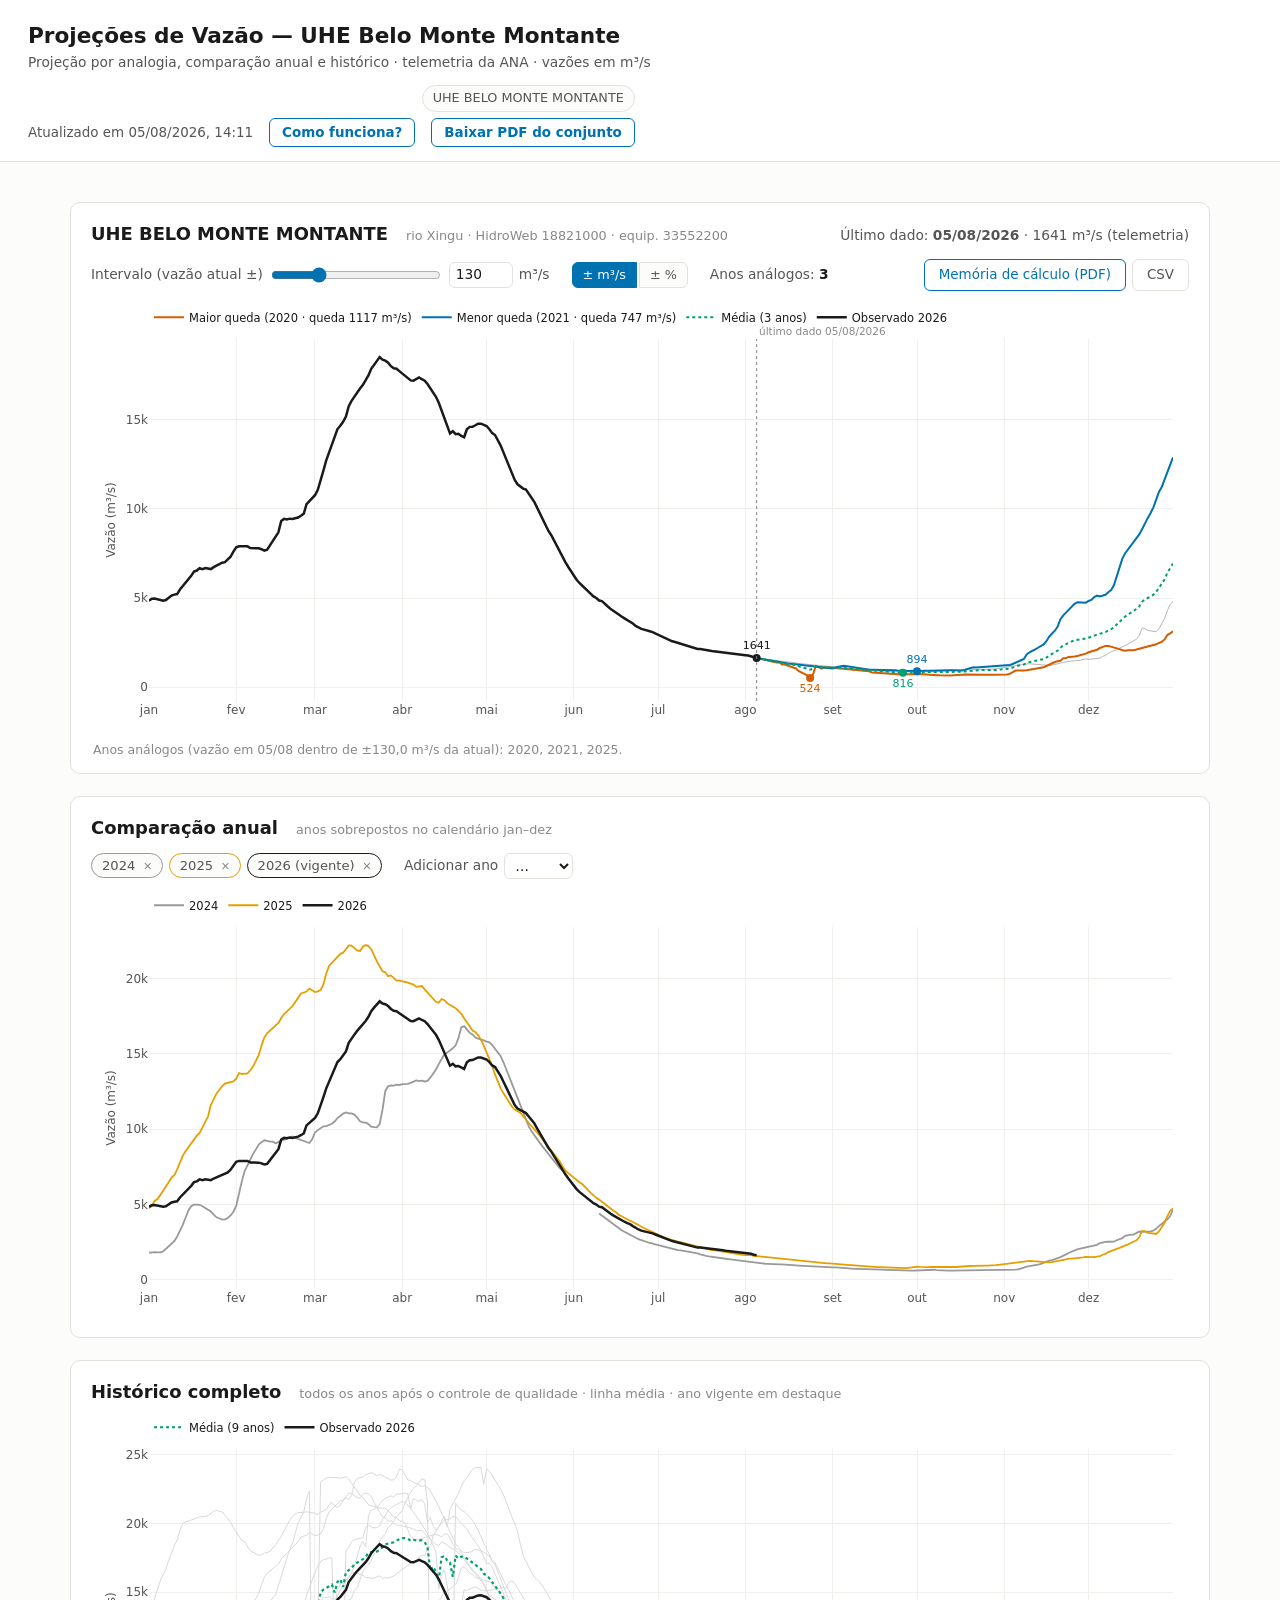
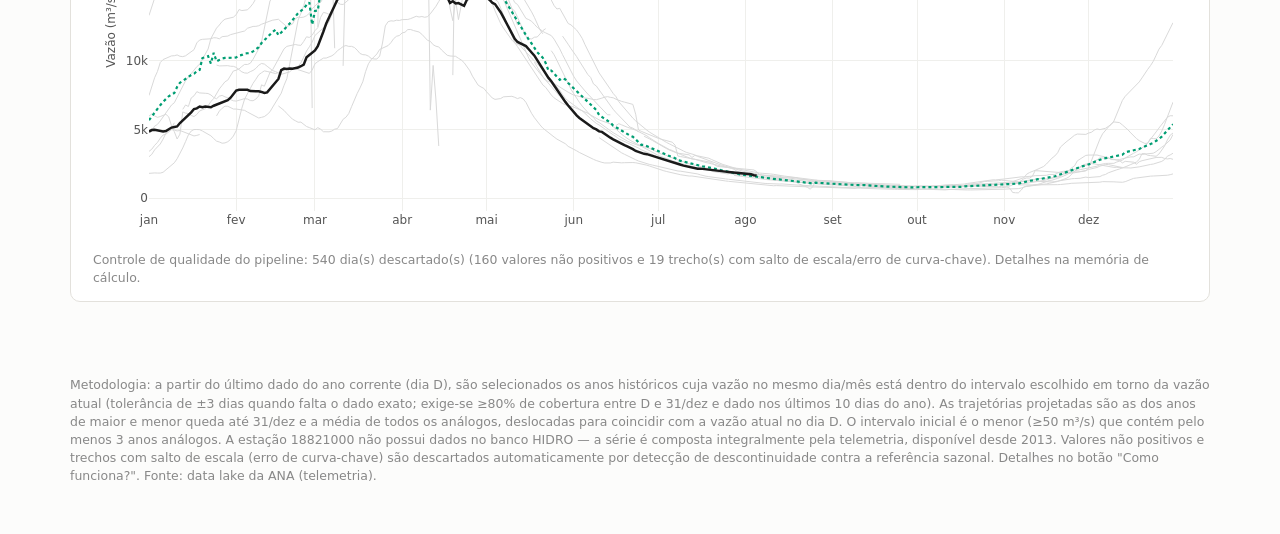
==== docs/index.html @ f5a176d0 "Analogia por vazão + comparação anual + histórico com média e QC de curva-chave - Variável do projet" ====
<!DOCTYPE html>
<html lang="pt-BR">
<head>
  <meta charset="utf-8">
  <meta name="viewport" content="width=device-width, initial-scale=1">
  <title>Projeções de Vazão — UHE Belo Monte Montante</title>
  <link rel="stylesheet" href="css/estilo.css?v=2">
  <script src="vendor/plotly.min.js"></script>
</head>
<body>
  <header class="topo">
    <div>
      <h1>Projeções de Vazão — UHE Belo Monte Montante</h1>
      <p class="subtitulo">Projeção por analogia, comparação anual e histórico · telemetria da ANA · vazões em m³/s</p>
    </div>
    <div class="topo-acoes">
      <nav id="nav-estacoes" class="nav-estacoes"></nav>
      <div class="topo-meta">
        <span id="carimbo">Carregando…</span>
        <button id="btn-ajuda" type="button" title="Como as projeções são calculadas">Como funciona?</button>
        <button id="btn-pdf-conjunto" type="button" disabled
                title="PDF com o gráfico exatamente como está na tela (intervalos ajustados)">Baixar PDF do conjunto</button>
      </div>
    </div>
  </header>

  <main id="conteudo"></main>

  <dialog id="ajuda">
    <div class="ajuda-cabecalho">
      <h2>Como as projeções são calculadas</h2>
      <button id="btn-fechar-ajuda" type="button" aria-label="Fechar">✕</button>
    </div>
    <div class="ajuda-corpo">
      <h3>A ideia em uma frase</h3>
      <p>Olhamos como a vazão do rio se comportou, <strong>em anos passados parecidos com o atual</strong>,
      daqui até o fim do ano — e mostramos o pior caso, o melhor caso e o caso médio.</p>

      <h3>Passo a passo</h3>
      <ol>
        <li><strong>Onde estamos hoje.</strong> A linha preta é a vazão observada no ano atual,
        até o último dado disponível (o ponto preto com o valor, marcado pela linha vertical
        pontilhada).</li>
        <li><strong>Procurar anos parecidos.</strong> Voltamos ao histórico e perguntamos: em
        que anos, <em>neste mesmo dia do calendário</em>, o rio estava com vazão próxima da
        atual? "Próxima" significa dentro do <strong>Intervalo</strong> que você controla —
        por exemplo, ±50 m³/s quer dizer até 50 m³/s acima ou abaixo da vazão atual. Esses são os
        <strong>anos análogos</strong> (listados abaixo de cada gráfico).</li>
        <li><strong>Ver o que aconteceu depois.</strong> Para cada ano análogo, pegamos a
        trajetória da vazão daquele dia até 31/dez e medimos a queda até o mínimo. Essas
        trajetórias aparecem em cinza-claro, deslocadas para começar exatamente na vazão atual
        — assim todas partem do mesmo ponto e ficam comparáveis.</li>
        <li><strong>As três curvas.</strong>
          <span class="cor-maior">■</span> <strong>Maior queda</strong>: o ano análogo em que o
          rio mais desceu (cenário mais severo).
          <span class="cor-menor">■</span> <strong>Menor queda</strong>: o ano em que menos
          desceu (cenário mais favorável).
          <span class="cor-media">■</span> <strong>Média</strong> (pontilhada): a média, dia a
          dia, de todos os anos análogos. Os pontos coloridos marcam o mínimo de cada curva,
          com o valor em m³/s.</li>
      </ol>

      <h3>O Intervalo — e por que ele importa</h3>
      <p>Intervalo pequeno = anos muito parecidos com o atual, porém poucos; intervalo grande =
      mais anos, porém menos parecidos. O gráfico abre com o menor intervalo (a partir de
      ±50 m³/s) que garante <strong>pelo menos 3 anos análogos</strong>. Você pode ajustá-lo em
      m³/s ou em % da vazão atual — ao trocar a unidade, o valor é convertido, sem mudar a seleção.
      Mexa no controle e veja a sensibilidade: o número de anos análogos e as curvas se
      atualizam na hora.</p>

      <h3>Cuidados com a qualidade dos dados</h3>
      <ul>
        <li>Se um ano não tem medição exatamente naquele dia, usamos o dado mais próximo em até
        3 dias.</li>
        <li>Anos com muitas falhas depois do dia de referência ficam de fora: exigimos pelo
        menos 80% dos dias com dado até 31/dez e alguma medição nos últimos 10 dias do ano.</li>
        <li>Cada dia usa a melhor fonte disponível: dado consistido do HIDRO &gt; dado bruto &gt;
        telemetria. Esta estação não possui dados no HIDRO — a série é 100% telemetria
        (desde 2013).</li>
        <li><strong>Controle de qualidade automático:</strong> valores não positivos e trechos
        com salto de escala (erro de curva-chave — ex.: 2018 inteiro ~85× acima do padrão)
        são detectados por descontinuidade e descartados. Secas extremas reais, que evoluem
        de forma contínua, são preservadas. Os trechos descartados estão listados na memória
        de cálculo.</li>
      </ul>

      <h3>Como ler (e como não ler)</h3>
      <p>Isto <strong>não é uma previsão meteorológica</strong>: é uma projeção por analogia —
      "se este ano se comportar como os anos parecidos, a vazão deve ficar entre a curva laranja
      e a azul, com a pontilhada como referência central". Chuvas fora do padrão histórico podem
      levar o rio para fora dessa faixa. Atenção ao universo: esta estação tem dados
      (telemetria) apenas desde 2013, portanto os anos análogos vêm de um histórico
      de pouco mais de uma década.</p>

      <h3>Os outros dois gráficos</h3>
      <p><strong>Comparação anual</strong>: sobrepõe os anos escolhidos no calendário jan–dez
      (por padrão os três últimos); adicione ou remova anos livremente. <strong>Histórico
      completo</strong>: todos os anos após o controle de qualidade em cinza, a média dia a dia
      em verde pontilhado e o ano vigente em preto.</p>

      <h3>Exportações</h3>
      <p>O PDF do conjunto, a memória de cálculo (PDF) e o CSV são gerados na hora, refletindo
      exatamente o que está na tela — incluindo o intervalo que você ajustou. A memória de
      cálculo lista todos os anos candidatos com o motivo de cada inclusão ou exclusão, para
      auditoria completa.</p>
    </div>
  </dialog>

  <footer class="rodape">
    <p>Metodologia: a partir do último dado do ano corrente (dia D), são selecionados os anos
    históricos cuja vazão no mesmo dia/mês está dentro do intervalo escolhido em torno da
    vazão atual (tolerância de ±3 dias quando falta o dado exato; exige-se ≥80% de cobertura
    entre D e 31/dez e dado nos últimos 10 dias do ano). As trajetórias projetadas são as dos
    anos de maior e menor queda até 31/dez e a média de todos os análogos, deslocadas para
    coincidir com a vazão atual no dia D. O intervalo inicial é o menor (≥50 m³/s) que contém
    pelo menos 3 anos análogos. A estação 18821000 não possui dados no banco HIDRO — a série
    é composta integralmente pela telemetria, disponível desde 2013. Valores não positivos e
    trechos com salto de escala (erro de curva-chave) são descartados automaticamente por
    detecção de descontinuidade contra a referência sazonal.
    Detalhes no botão "Como funciona?".
    Fonte: data lake da ANA (telemetria).</p>
  </footer>

  <script src="vendor/jspdf.umd.min.js"></script>
  <script src="vendor/jspdf.plugin.autotable.min.js"></script>
  <script src="js/analogia.js?v=2"></script>
  <script src="js/grafico.js?v=2"></script>
  <script src="js/graficos_extras.js?v=2"></script>
  <script src="js/exportar_pdf.js?v=2"></script>
  <script src="js/principal.js?v=2"></script>
</body>
</html>
---- docs/css/estilo.css ----
:root {
  --tinta: #1a1a1a;
  --tinta-2: #555;
  --tinta-3: #888;
  --superficie: #fcfcfb;
  --cartao: #ffffff;
  --borda: #e3e1dc;
  --acento: #0072B2;
  --aviso-fundo: #fff7e6;
  --aviso-borda: #e6c46e;
}

* { box-sizing: border-box; }

body {
  margin: 0;
  font-family: "Segoe UI", system-ui, -apple-system, sans-serif;
  color: var(--tinta);
  background: var(--superficie);
  line-height: 1.45;
}

.topo {
  display: flex;
  flex-wrap: wrap;
  gap: 12px 24px;
  align-items: flex-end;
  justify-content: space-between;
  padding: 20px 28px 14px;
  border-bottom: 1px solid var(--borda);
  background: var(--cartao);
}
.topo h1 { margin: 0; font-size: 1.35rem; }
.subtitulo { margin: 2px 0 0; color: var(--tinta-2); font-size: 0.86rem; }
.topo-acoes { display: flex; flex-direction: column; gap: 6px; align-items: flex-end; }
.topo-meta { display: flex; gap: 16px; align-items: center; font-size: 0.84rem; color: var(--tinta-2); }
.topo-meta button {
  font: inherit;
  font-weight: 600;
  color: var(--acento);
  background: var(--cartao);
  border: 1px solid var(--acento);
  border-radius: 6px;
  padding: 4px 12px;
  cursor: pointer;
}
.topo-meta button:hover:enabled { background: var(--acento); color: #fff; }
.topo-meta button:disabled { opacity: 0.6; cursor: wait; }

.nav-estacoes { display: flex; flex-wrap: wrap; gap: 6px; }
.nav-estacoes a {
  font-size: 0.8rem;
  color: var(--tinta-2);
  text-decoration: none;
  padding: 3px 10px;
  border: 1px solid var(--borda);
  border-radius: 999px;
  background: var(--superficie);
}
.nav-estacoes a:hover { color: var(--acento); border-color: var(--acento); }

main { max-width: 1180px; margin: 0 auto; padding: 18px 20px 40px; }

.estacao {
  background: var(--cartao);
  border: 1px solid var(--borda);
  border-radius: 10px;
  margin: 22px 0;
  padding: 18px 20px 14px;
  scroll-margin-top: 16px;
}
.estacao-cabecalho { display: flex; flex-wrap: wrap; gap: 6px 18px; align-items: baseline; }
.estacao-cabecalho h2 { margin: 0; font-size: 1.12rem; }
.estacao-codigos { color: var(--tinta-3); font-size: 0.8rem; }
.estacao-ultimo { color: var(--tinta-2); font-size: 0.86rem; margin-left: auto; }

.controles {
  display: flex;
  flex-wrap: wrap;
  gap: 10px 22px;
  align-items: center;
  margin: 12px 0 4px;
  font-size: 0.86rem;
  color: var(--tinta-2);
}
.controles label { display: flex; align-items: center; gap: 6px; }
.controles input[type="range"] { width: 170px; accent-color: var(--acento); }
.controles input[type="number"] {
  width: 64px;
  padding: 2px 6px;
  border: 1px solid var(--borda);
  border-radius: 6px;
  font: inherit;
  color: var(--tinta);
}
.controles .modo { display: flex; gap: 2px; }
.controles .modo button {
  font: inherit;
  font-size: 0.8rem;
  padding: 3px 10px;
  border: 1px solid var(--borda);
  background: var(--superficie);
  color: var(--tinta-2);
  cursor: pointer;
}
.controles .modo button:first-child { border-radius: 6px 0 0 6px; }
.controles .modo button:last-child { border-radius: 0 6px 6px 0; }
.controles .modo button.ativo {
  background: var(--acento);
  border-color: var(--acento);
  color: #fff;
}
.contagem { font-weight: 600; color: var(--tinta); }
.acoes { margin-left: auto; display: flex; gap: 6px; }
.botao-csv {
  display: inline-block;
  text-decoration: none;
  font: inherit;
  font-size: 0.84rem;
  padding: 5px 14px;
  border: 1px solid var(--acento);
  border-radius: 6px;
  background: var(--cartao);
  color: var(--acento);
  cursor: pointer;
}
.botao-csv:hover { background: var(--acento); color: #fff; }
.botao-sec { border-color: var(--borda); color: var(--tinta-2); }
.botao-sec:hover { background: var(--superficie); color: var(--tinta); }

.aviso {
  margin: 8px 0 0;
  padding: 7px 12px;
  font-size: 0.85rem;
  background: var(--aviso-fundo);
  border: 1px solid var(--aviso-borda);
  border-radius: 6px;
}
.aviso:empty { display: none; }

.grafico { width: 100%; height: 440px; }

.estacao-rodape { color: var(--tinta-3); font-size: 0.78rem; margin: 6px 2px 0; }

.rodape {
  max-width: 1180px;
  margin: 0 auto;
  padding: 0 20px 36px;
  color: var(--tinta-3);
  font-size: 0.78rem;
}

.erro { color: #b3261e; padding: 20px; }

/* diálogo de ajuda (Como funciona?) */
#ajuda {
  width: min(720px, 92vw);
  max-height: 86vh;
  border: 1px solid var(--borda);
  border-radius: 12px;
  padding: 0;
  color: var(--tinta);
  box-shadow: 0 12px 40px rgba(0, 0, 0, 0.18);
}
#ajuda::backdrop { background: rgba(20, 20, 20, 0.45); }
.ajuda-cabecalho {
  display: flex;
  align-items: center;
  justify-content: space-between;
  padding: 14px 22px;
  border-bottom: 1px solid var(--borda);
  background: var(--superficie);
  position: sticky;
  top: 0;
}
.ajuda-cabecalho h2 { margin: 0; font-size: 1.08rem; }
.ajuda-cabecalho button {
  font-size: 1rem;
  border: none;
  background: none;
  color: var(--tinta-2);
  cursor: pointer;
  padding: 4px 8px;
}
.ajuda-cabecalho button:hover { color: var(--tinta); }
.ajuda-corpo { padding: 6px 24px 20px; font-size: 0.92rem; line-height: 1.55; }
.ajuda-corpo h3 { font-size: 0.98rem; margin: 18px 0 6px; }
.ajuda-corpo ol, .ajuda-corpo ul { padding-left: 22px; margin: 6px 0; }
.ajuda-corpo li { margin-bottom: 8px; }
.cor-maior { color: #D55E00; }
.cor-menor { color: #0072B2; }
.cor-media { color: #009E73; }

/* chips de anos (comparação anual) */
.chips-anos { display: flex; flex-wrap: wrap; gap: 6px; }
.chip-ano {
  display: inline-flex;
  align-items: center;
  gap: 4px;
  font-size: 0.82rem;
  padding: 2px 6px 2px 10px;
  border: 1.5px solid var(--borda);
  border-radius: 999px;
  background: var(--superficie);
}
.chip-ano button {
  border: none;
  background: none;
  color: var(--tinta-3);
  cursor: pointer;
  font-size: 0.9rem;
  padding: 0 4px;
}
.chip-ano button:hover { color: #b3261e; }
.controles select {
  font: inherit;
  padding: 3px 6px;
  border: 1px solid var(--borda);
  border-radius: 6px;
  color: var(--tinta);
  background: var(--cartao);
}
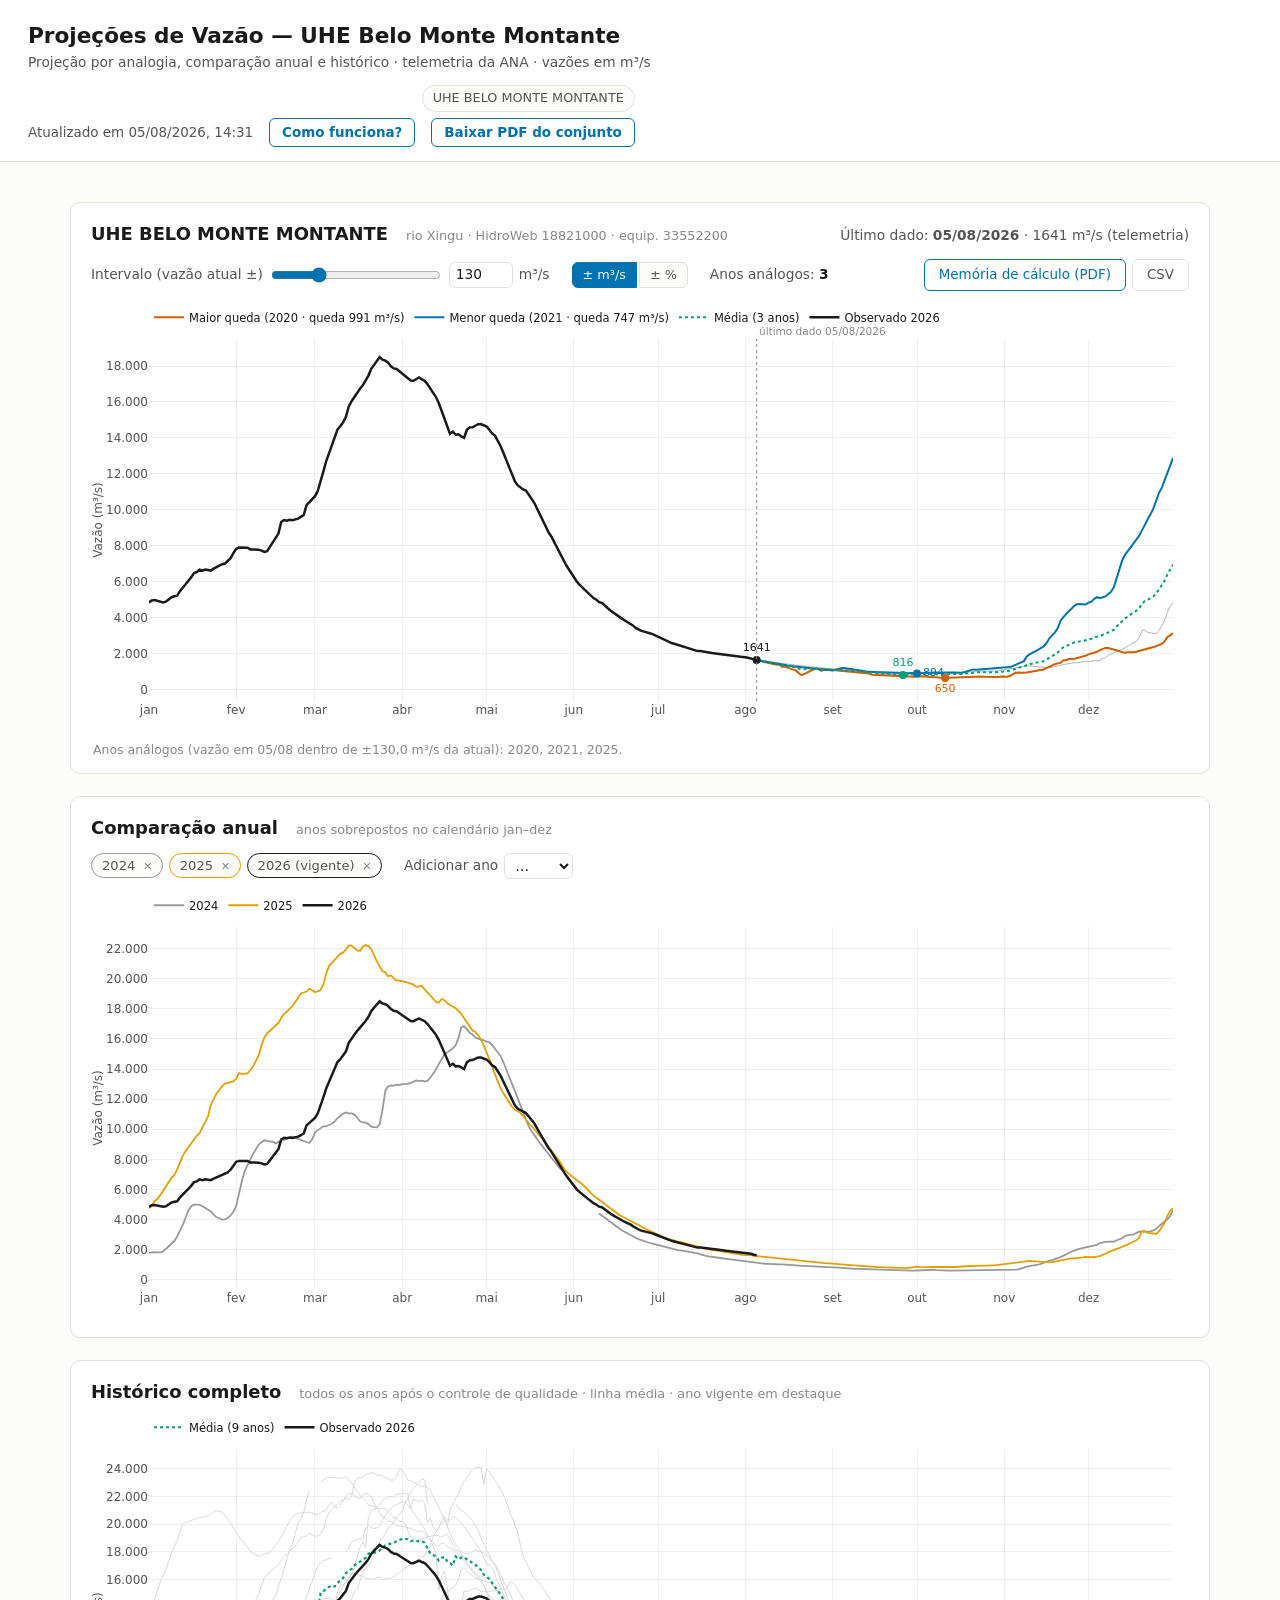
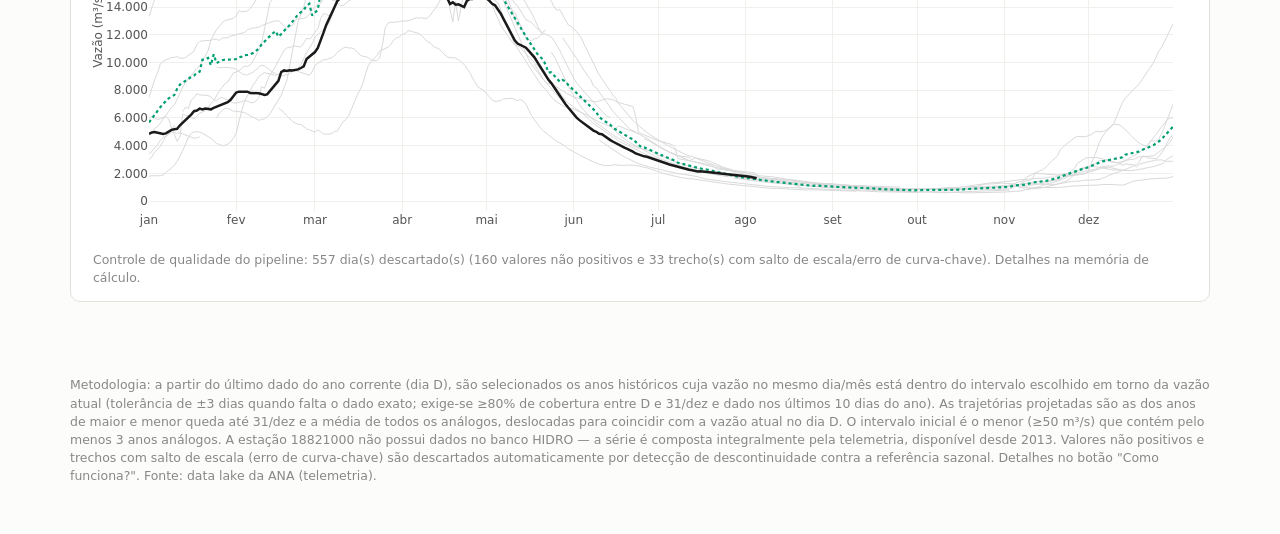
==== commit c71f257c: "Eixo Y: valor inteiro com separador de milhar (sem 'k') e passo menor tickformat ',d' + nticks 14 no" ====
--- a/docs/index.html
+++ b/docs/index.html
@@ -4,7 +4,7 @@
   <meta charset="utf-8">
   <meta name="viewport" content="width=device-width, initial-scale=1">
   <title>Projeções de Vazão — UHE Belo Monte Montante</title>
-  <link rel="stylesheet" href="css/estilo.css?v=2">
+  <link rel="stylesheet" href="css/estilo.css?v=3">
   <script src="vendor/plotly.min.js"></script>
 </head>
 <body>
@@ -123,10 +123,10 @@
 
   <script src="vendor/jspdf.umd.min.js"></script>
   <script src="vendor/jspdf.plugin.autotable.min.js"></script>
-  <script src="js/analogia.js?v=2"></script>
-  <script src="js/grafico.js?v=2"></script>
-  <script src="js/graficos_extras.js?v=2"></script>
-  <script src="js/exportar_pdf.js?v=2"></script>
-  <script src="js/principal.js?v=2"></script>
+  <script src="js/analogia.js?v=3"></script>
+  <script src="js/grafico.js?v=3"></script>
+  <script src="js/graficos_extras.js?v=3"></script>
+  <script src="js/exportar_pdf.js?v=3"></script>
+  <script src="js/principal.js?v=3"></script>
 </body>
 </html>
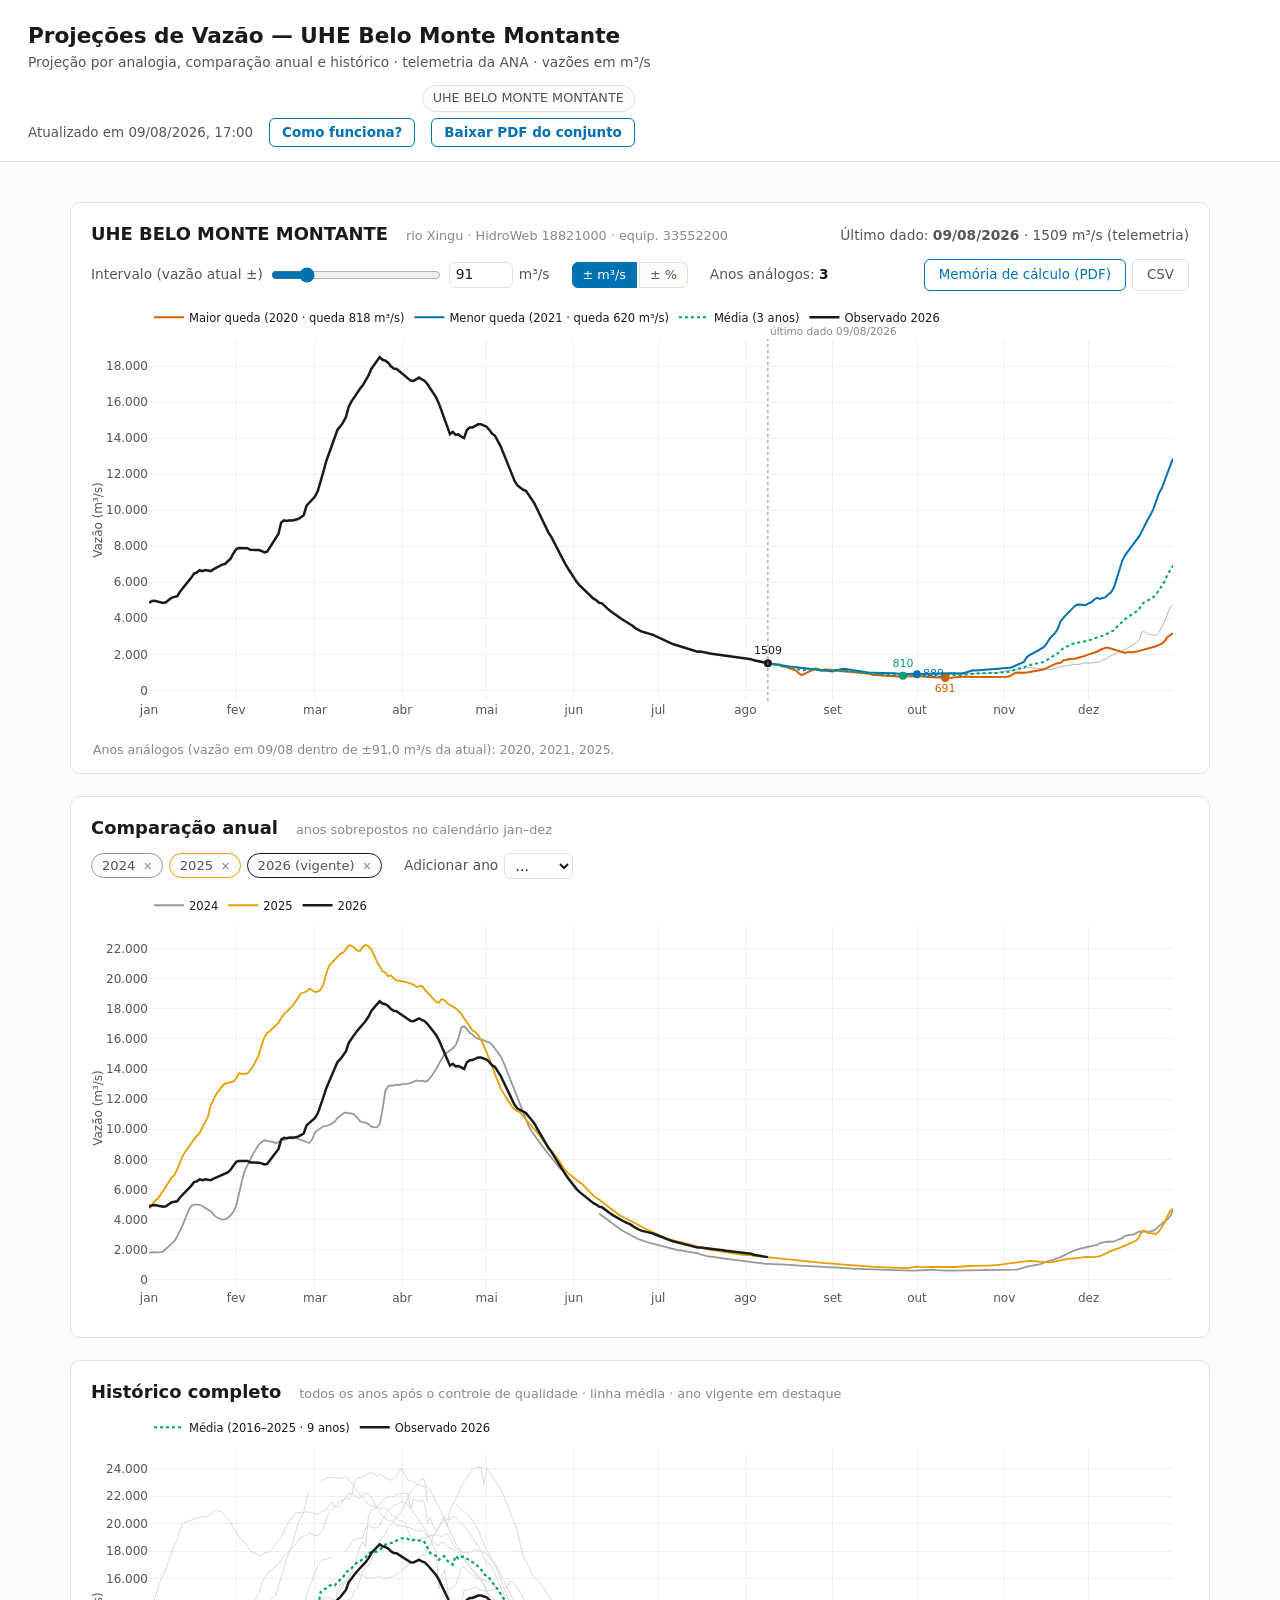
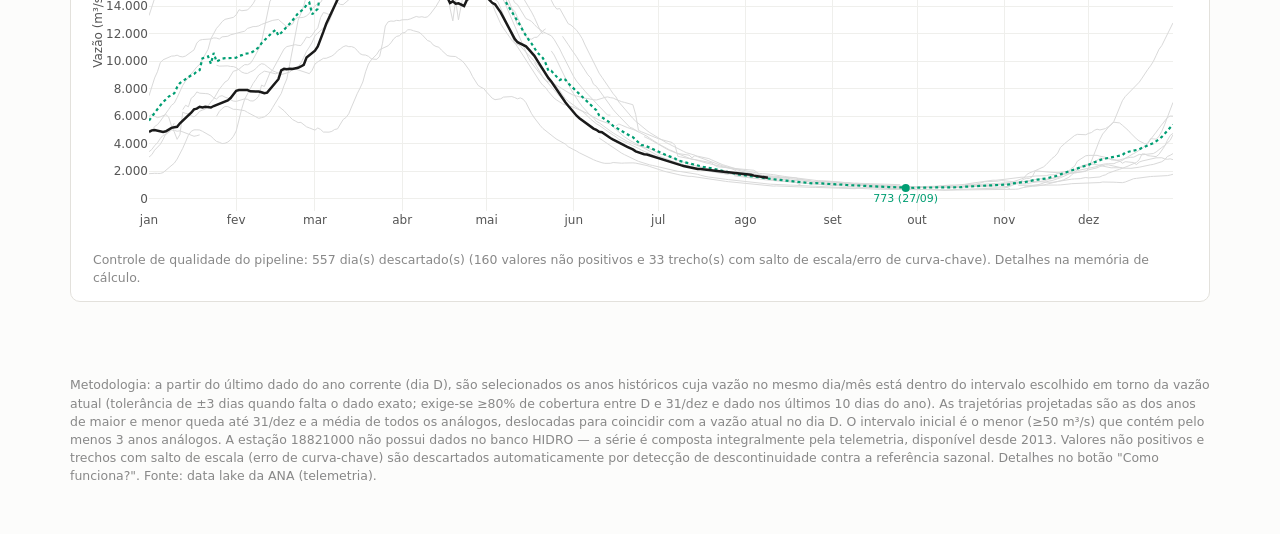
==== commit 0e573c8c: "Bump ?v=4 nos scripts (cache-busting da mudança no histórico) Co-Authored-By: Claude Fable 5 <norepl" ====
--- a/docs/index.html
+++ b/docs/index.html
@@ -4,7 +4,7 @@
   <meta charset="utf-8">
   <meta name="viewport" content="width=device-width, initial-scale=1">
   <title>Projeções de Vazão — UHE Belo Monte Montante</title>
-  <link rel="stylesheet" href="css/estilo.css?v=3">
+  <link rel="stylesheet" href="css/estilo.css?v=4">
   <script src="vendor/plotly.min.js"></script>
 </head>
 <body>
@@ -123,10 +123,10 @@
 
   <script src="vendor/jspdf.umd.min.js"></script>
   <script src="vendor/jspdf.plugin.autotable.min.js"></script>
-  <script src="js/analogia.js?v=3"></script>
-  <script src="js/grafico.js?v=3"></script>
-  <script src="js/graficos_extras.js?v=3"></script>
-  <script src="js/exportar_pdf.js?v=3"></script>
-  <script src="js/principal.js?v=3"></script>
+  <script src="js/analogia.js?v=4"></script>
+  <script src="js/grafico.js?v=4"></script>
+  <script src="js/graficos_extras.js?v=4"></script>
+  <script src="js/exportar_pdf.js?v=4"></script>
+  <script src="js/principal.js?v=4"></script>
 </body>
 </html>
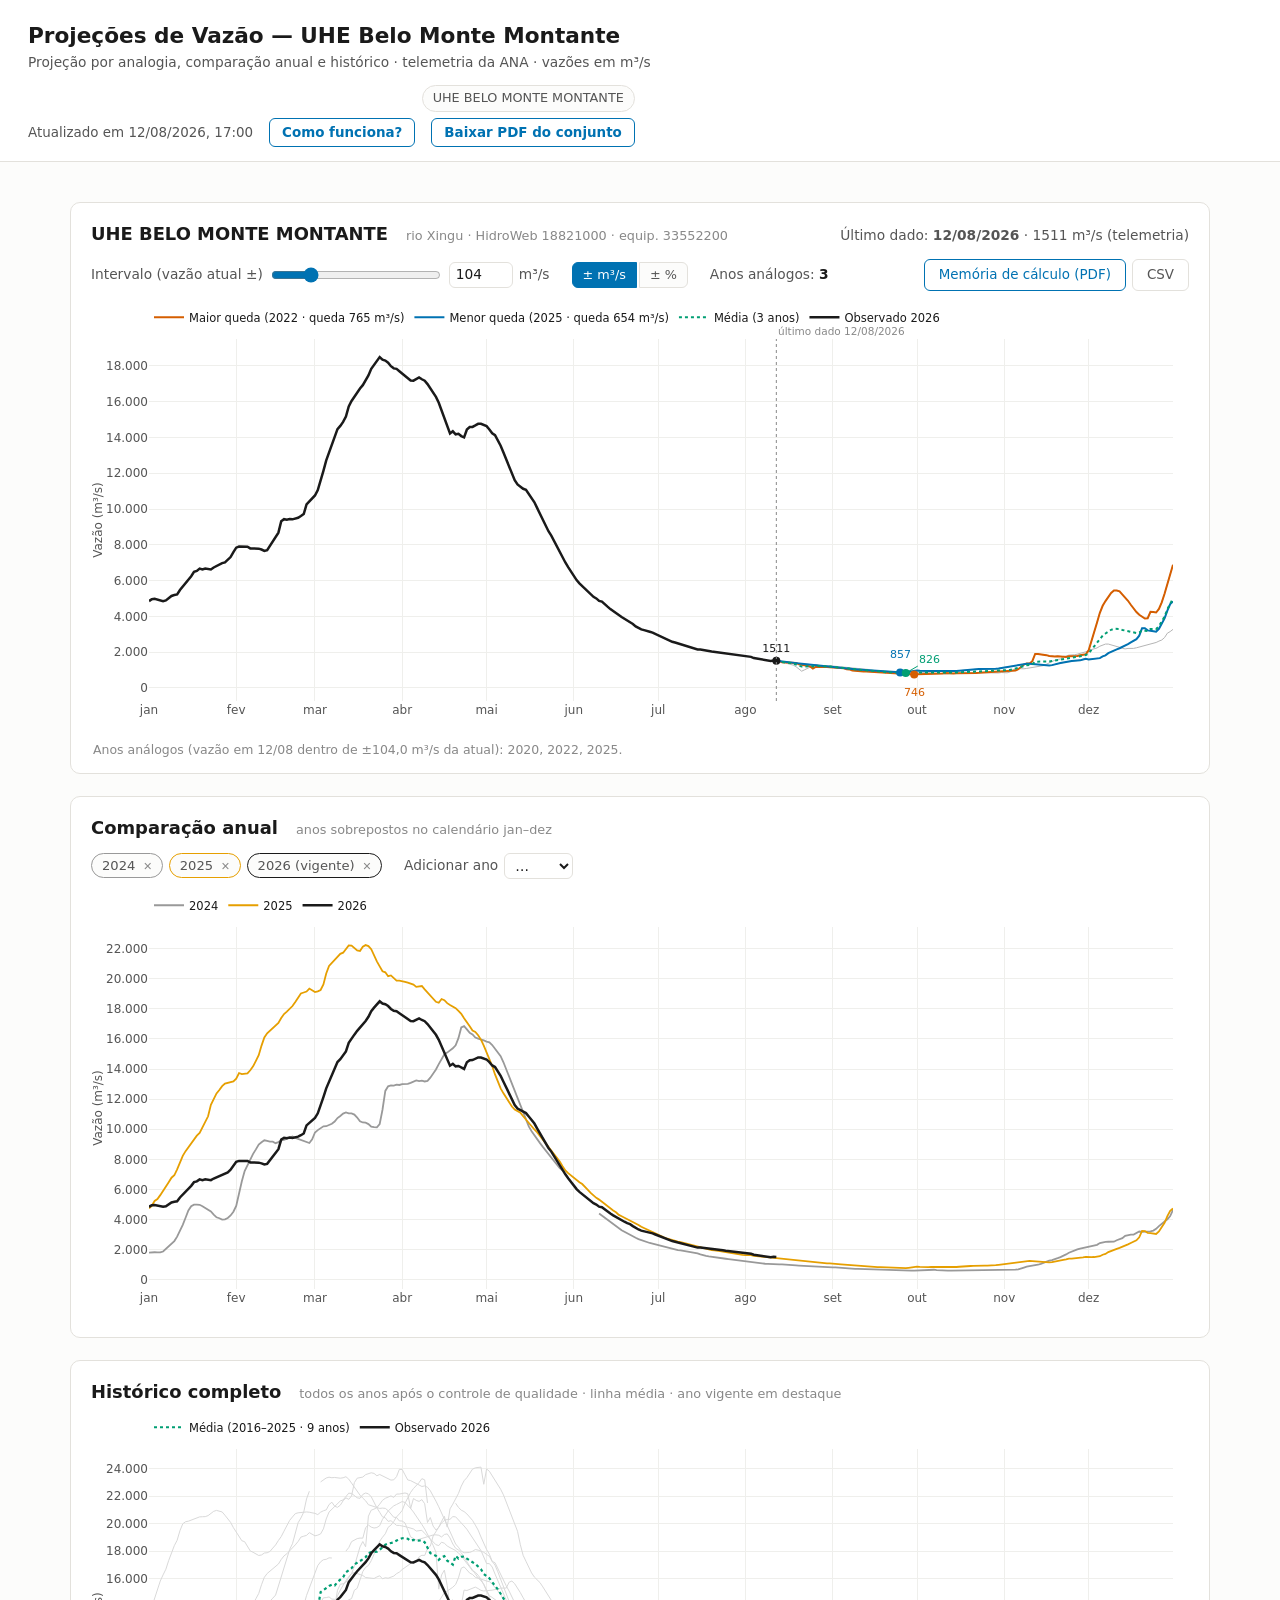
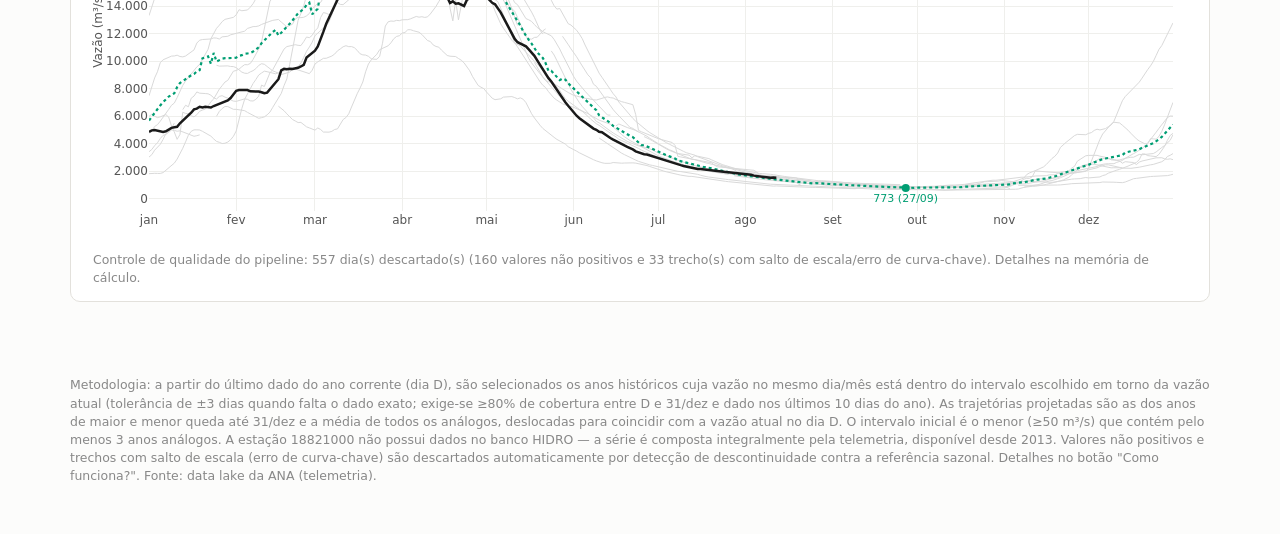
==== commit daa31f4e: "fix: corrigir colisão de rótulos dos mínimos no gráfico de projeção Mesma correção do repo Hidrovias" ====
--- a/docs/index.html
+++ b/docs/index.html
@@ -123,10 +123,10 @@
 
   <script src="vendor/jspdf.umd.min.js"></script>
   <script src="vendor/jspdf.plugin.autotable.min.js"></script>
-  <script src="js/analogia.js?v=4"></script>
-  <script src="js/grafico.js?v=4"></script>
-  <script src="js/graficos_extras.js?v=4"></script>
-  <script src="js/exportar_pdf.js?v=4"></script>
-  <script src="js/principal.js?v=4"></script>
+  <script src="js/analogia.js?v=7"></script>
+  <script src="js/grafico.js?v=7"></script>
+  <script src="js/graficos_extras.js?v=7"></script>
+  <script src="js/exportar_pdf.js?v=7"></script>
+  <script src="js/principal.js?v=7"></script>
 </body>
 </html>
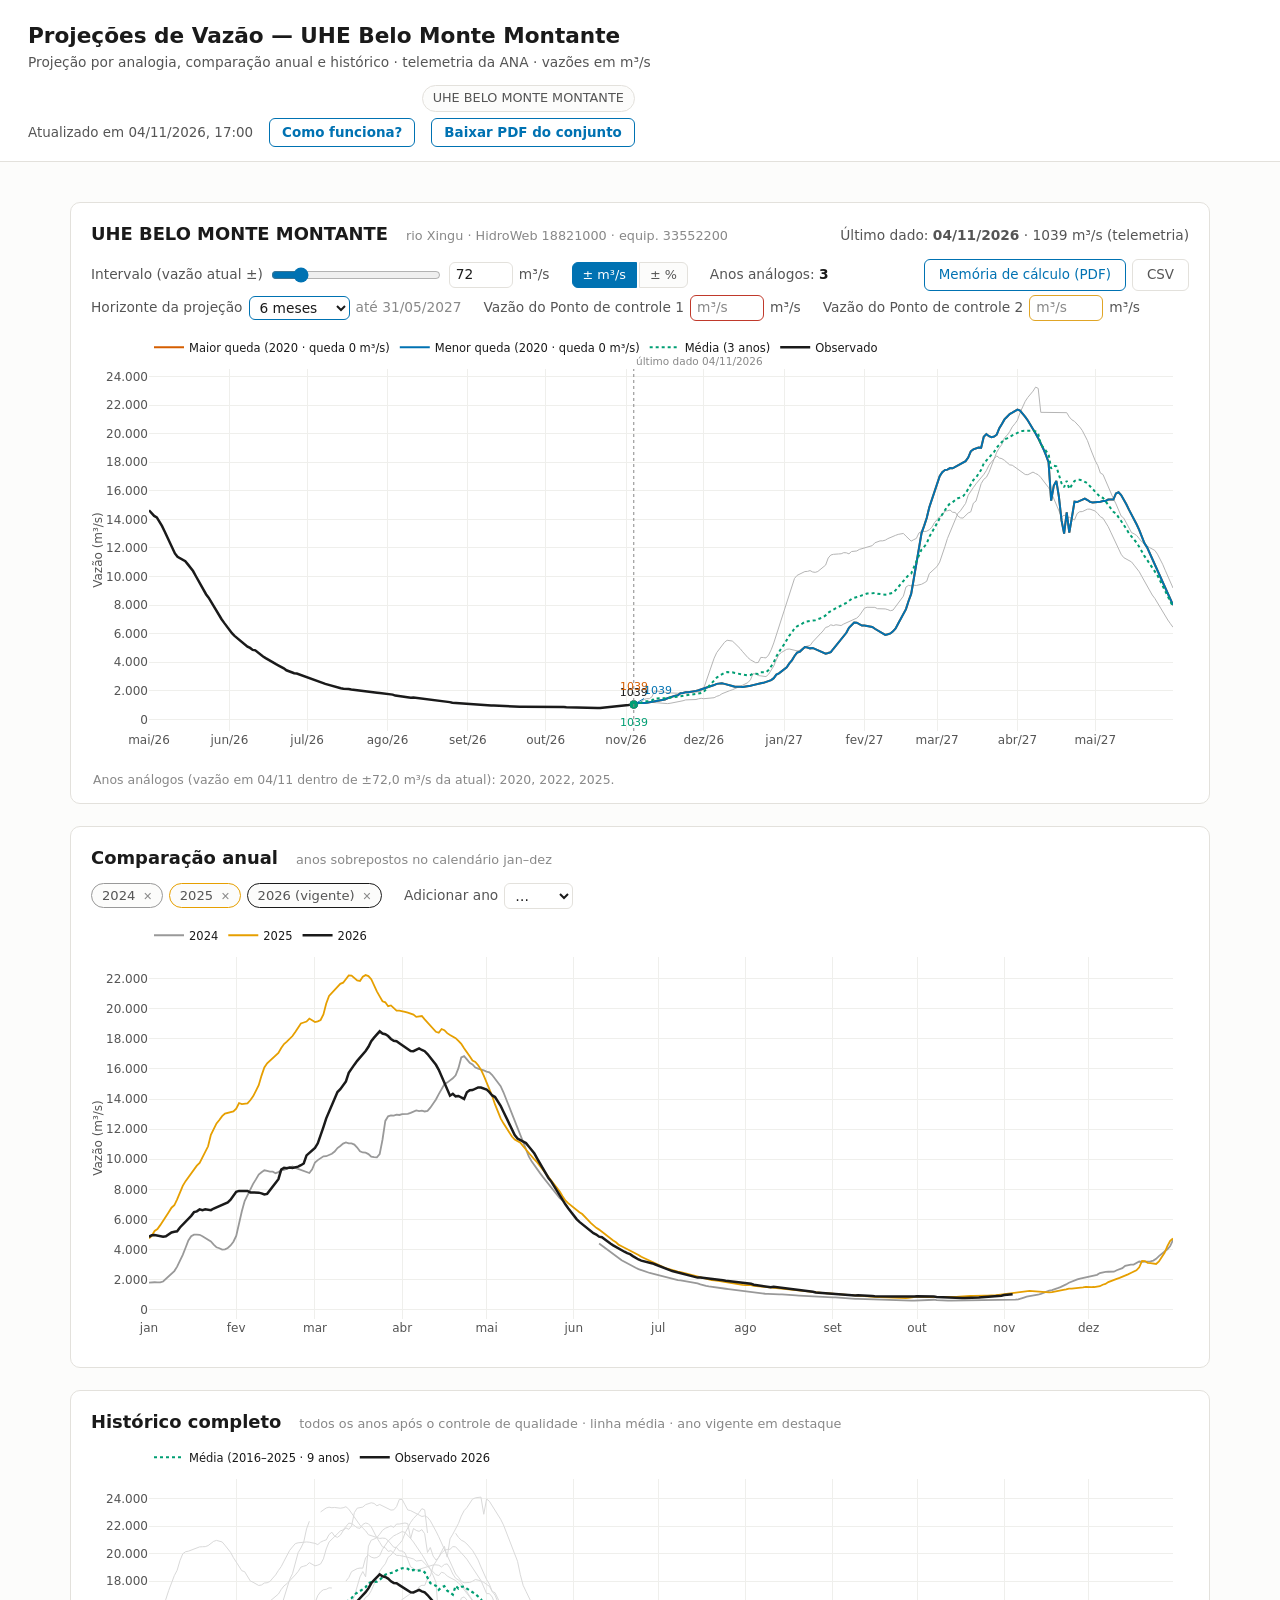
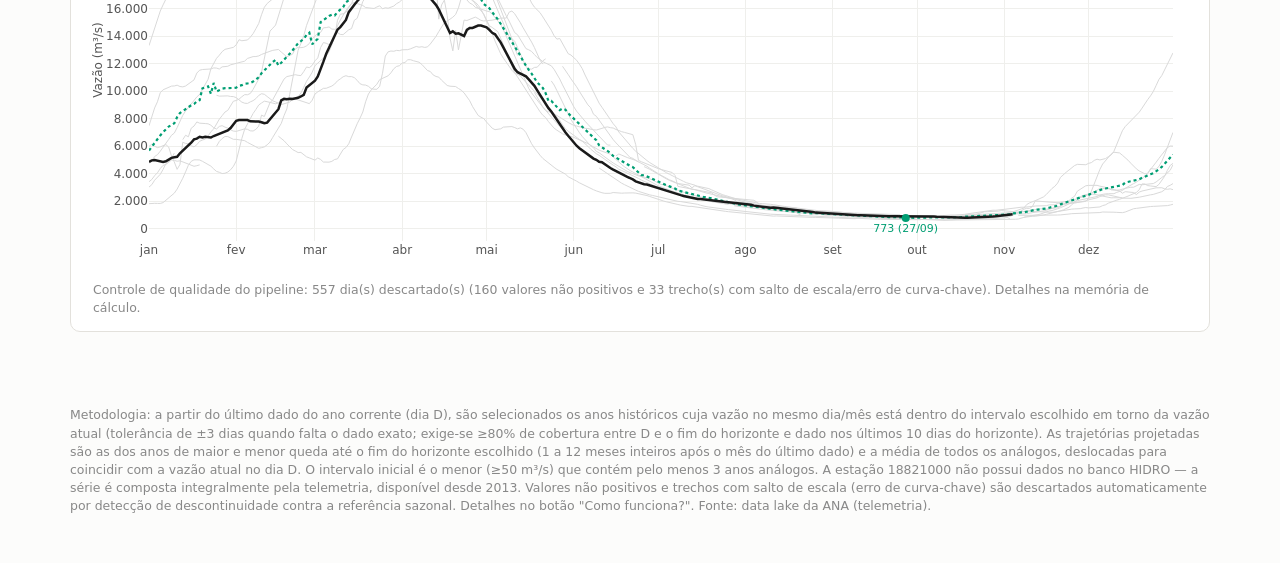
==== commit f8b96edb: "Horizonte da projeção selecionável (1 a 12 meses) no painel de analogia - analogia.py/.js: parâmetro" ====
--- a/docs/index.html
+++ b/docs/index.html
@@ -4,7 +4,7 @@
   <meta charset="utf-8">
   <meta name="viewport" content="width=device-width, initial-scale=1">
   <title>Projeções de Vazão — UHE Belo Monte Montante</title>
-  <link rel="stylesheet" href="css/estilo.css?v=4">
+  <link rel="stylesheet" href="css/estilo.css?v=5">
   <script src="vendor/plotly.min.js"></script>
 </head>
 <body>
@@ -34,7 +34,7 @@
     <div class="ajuda-corpo">
       <h3>A ideia em uma frase</h3>
       <p>Olhamos como a vazão do rio se comportou, <strong>em anos passados parecidos com o atual</strong>,
-      daqui até o fim do ano — e mostramos o pior caso, o melhor caso e o caso médio.</p>
+      daqui até o fim do horizonte escolhido, e mostramos o pior caso, o melhor caso e o caso médio.</p>
 
       <h3>Passo a passo</h3>
       <ol>
@@ -47,7 +47,7 @@
         por exemplo, ±50 m³/s quer dizer até 50 m³/s acima ou abaixo da vazão atual. Esses são os
         <strong>anos análogos</strong> (listados abaixo de cada gráfico).</li>
         <li><strong>Ver o que aconteceu depois.</strong> Para cada ano análogo, pegamos a
-        trajetória da vazão daquele dia até 31/dez e medimos a queda até o mínimo. Essas
+        trajetória da vazão daquele dia até o fim do horizonte e medimos a queda até o mínimo. Essas
         trajetórias aparecem em cinza-claro, deslocadas para começar exatamente na vazão atual
         — assim todas partem do mesmo ponto e ficam comparáveis.</li>
         <li><strong>As três curvas.</strong>
@@ -59,6 +59,16 @@
           dia, de todos os anos análogos. Os pontos coloridos marcam o mínimo de cada curva,
           com o valor em m³/s.</li>
       </ol>
+
+      <h3>O horizonte da projeção</h3>
+      <p>O seletor <strong>Horizonte da projeção</strong> define quantos meses inteiros são
+      projetados depois do mês do último dado, de 1 a 12 (padrão: 6). O mês do último dado não
+      entra na conta. O gráfico mostra sempre 12 meses inteiros, a partir do dia 1: com horizonte
+      de 6 meses, aparecem 6 meses observados, o mês corrente até o último dado e 6 meses
+      projetados. Quando o horizonte atravessa a virada do ano, cada ano análogo continua no ano
+      seguinte a ele. O ano análogo cujo ano seguinte ainda não tem dados até o fim do horizonte
+      sai do universo, com o motivo registrado na memória de cálculo; por isso horizontes longos
+      podem reduzir o número de anos análogos.</p>
 
       <h3>O Intervalo — e por que ele importa</h3>
       <p>Intervalo pequeno = anos muito parecidos com o atual, porém poucos; intervalo grande =
@@ -73,7 +83,8 @@
         <li>Se um ano não tem medição exatamente naquele dia, usamos o dado mais próximo em até
         3 dias.</li>
         <li>Anos com muitas falhas depois do dia de referência ficam de fora: exigimos pelo
-        menos 80% dos dias com dado até 31/dez e alguma medição nos últimos 10 dias do ano.</li>
+        menos 80% dos dias com dado até o fim do horizonte e alguma medição nos últimos 10 dias
+        do horizonte.</li>
         <li>Cada dia usa a melhor fonte disponível: dado consistido do HIDRO &gt; dado bruto &gt;
         telemetria. Esta estação não possui dados no HIDRO — a série é 100% telemetria
         (desde 2013).</li>
@@ -110,8 +121,9 @@
     <p>Metodologia: a partir do último dado do ano corrente (dia D), são selecionados os anos
     históricos cuja vazão no mesmo dia/mês está dentro do intervalo escolhido em torno da
     vazão atual (tolerância de ±3 dias quando falta o dado exato; exige-se ≥80% de cobertura
-    entre D e 31/dez e dado nos últimos 10 dias do ano). As trajetórias projetadas são as dos
-    anos de maior e menor queda até 31/dez e a média de todos os análogos, deslocadas para
+    entre D e o fim do horizonte e dado nos últimos 10 dias do horizonte). As trajetórias
+    projetadas são as dos anos de maior e menor queda até o fim do horizonte escolhido (1 a 12
+    meses inteiros após o mês do último dado) e a média de todos os análogos, deslocadas para
     coincidir com a vazão atual no dia D. O intervalo inicial é o menor (≥50 m³/s) que contém
     pelo menos 3 anos análogos. A estação 18821000 não possui dados no banco HIDRO — a série
     é composta integralmente pela telemetria, disponível desde 2013. Valores não positivos e
@@ -123,10 +135,10 @@
 
   <script src="vendor/jspdf.umd.min.js"></script>
   <script src="vendor/jspdf.plugin.autotable.min.js"></script>
-  <script src="js/analogia.js?v=7"></script>
-  <script src="js/grafico.js?v=7"></script>
-  <script src="js/graficos_extras.js?v=7"></script>
-  <script src="js/exportar_pdf.js?v=7"></script>
-  <script src="js/principal.js?v=7"></script>
+  <script src="js/analogia.js?v=8"></script>
+  <script src="js/grafico.js?v=8"></script>
+  <script src="js/graficos_extras.js?v=8"></script>
+  <script src="js/exportar_pdf.js?v=8"></script>
+  <script src="js/principal.js?v=8"></script>
 </body>
 </html>
--- a/docs/css/estilo.css
+++ b/docs/css/estilo.css
@@ -8,6 +8,8 @@
   --acento: #0072B2;
   --aviso-fundo: #fff7e6;
   --aviso-borda: #e6c46e;
+  --ponto-controle-1: #C0392B;
+  --ponto-controle-2: #E0A526;
 }
 
 * { box-sizing: border-box; }
@@ -111,6 +113,38 @@
   color: #fff;
 }
 .contagem { font-weight: 600; color: var(--tinta); }
+
+.controles-referencia {
+  display: flex;
+  flex-wrap: wrap;
+  gap: 8px 22px;
+  align-items: center;
+  margin: 0 0 4px;
+  font-size: 0.86rem;
+  color: var(--tinta-2);
+}
+.controles-referencia label { display: flex; align-items: center; gap: 6px; }
+.controles-referencia input[type="number"] {
+  width: 74px;
+  padding: 2px 6px;
+  border: 1px solid var(--borda);
+  border-radius: 6px;
+  font: inherit;
+  color: var(--tinta);
+}
+.controles-referencia select {
+  font: inherit;
+  padding: 2px 6px;
+  border: 1px solid var(--acento);
+  border-radius: 6px;
+  color: var(--tinta);
+  background: var(--cartao);
+}
+.controles-referencia .ctl-fim-horizonte { color: var(--tinta-3); }
+.controles-referencia input.ctl-pc1 { border-color: var(--ponto-controle-1); color: var(--ponto-controle-1); }
+.controles-referencia input.ctl-pc2 { border-color: var(--ponto-controle-2); color: var(--ponto-controle-2); }
+.controles-referencia input.ctl-pc1::placeholder,
+.controles-referencia input.ctl-pc2::placeholder { color: var(--tinta-3); }
 .acoes { margin-left: auto; display: flex; gap: 6px; }
 .botao-csv {
   display: inline-block;
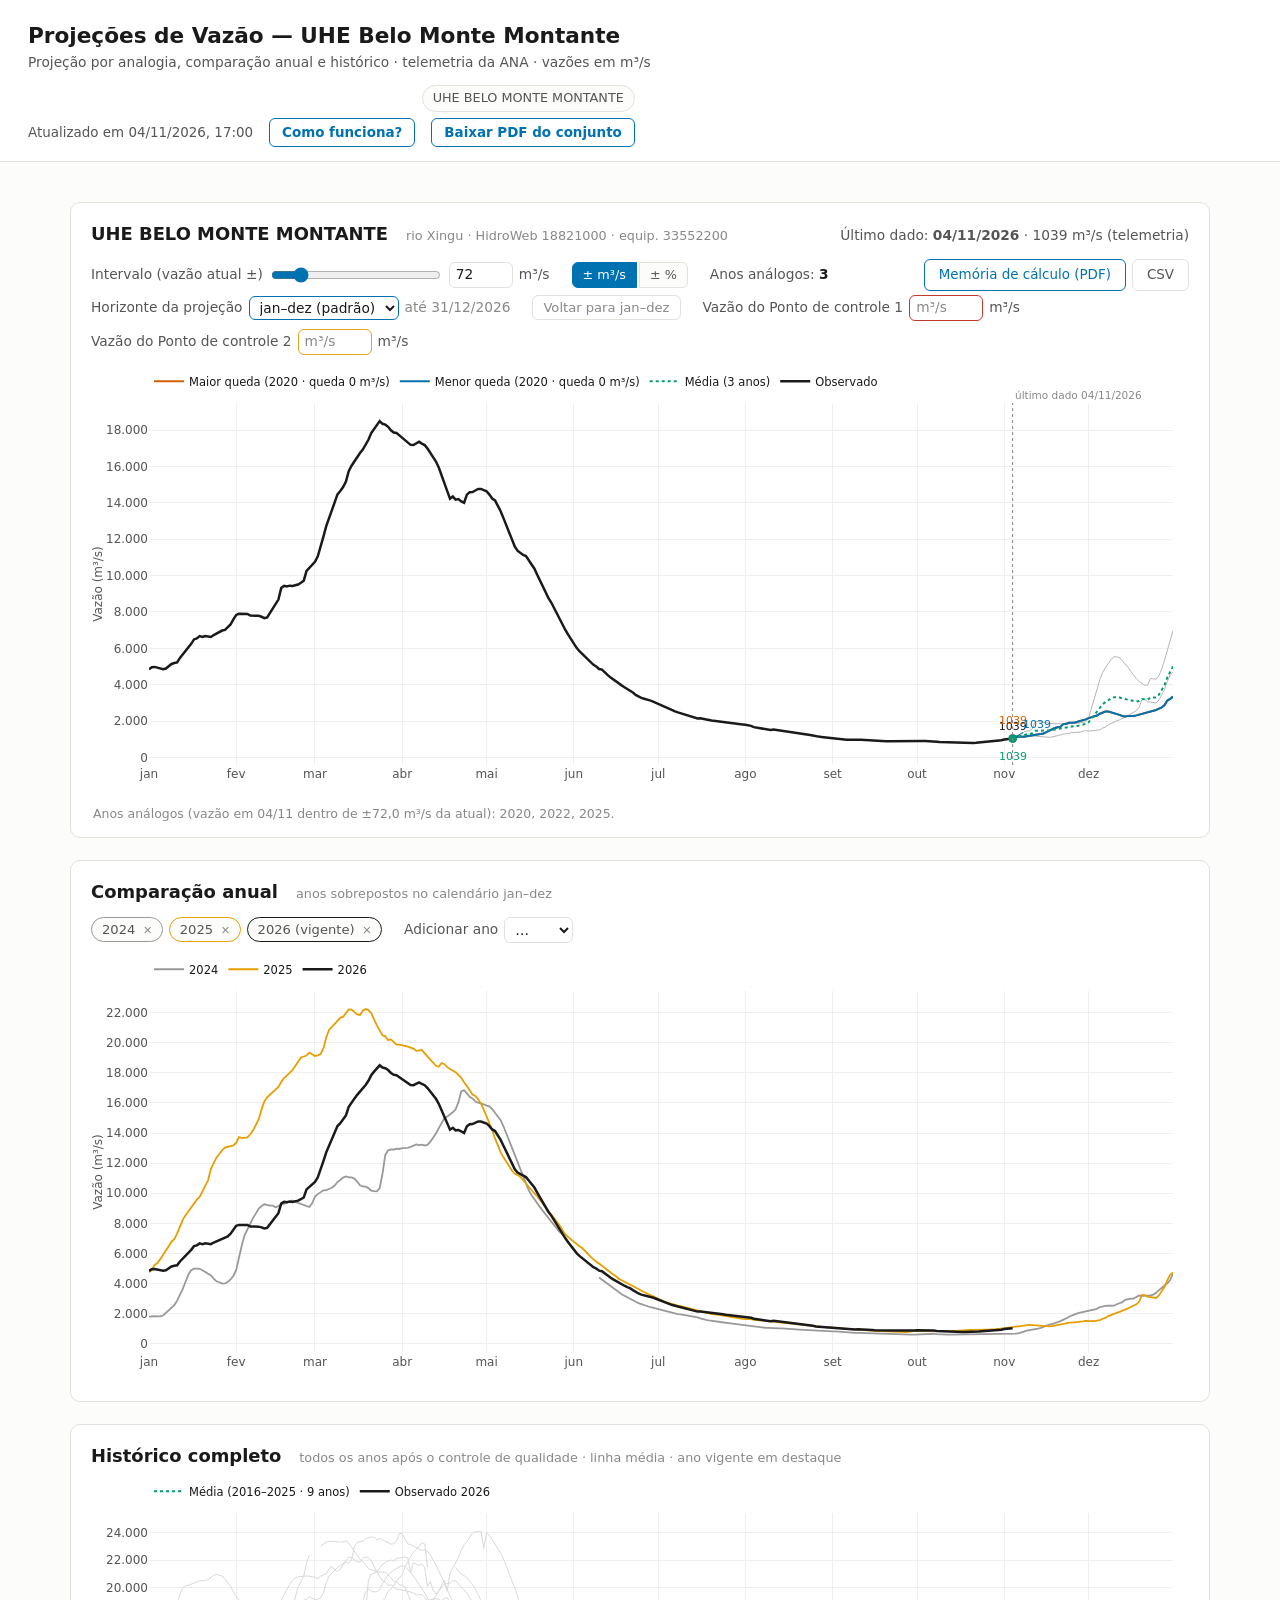
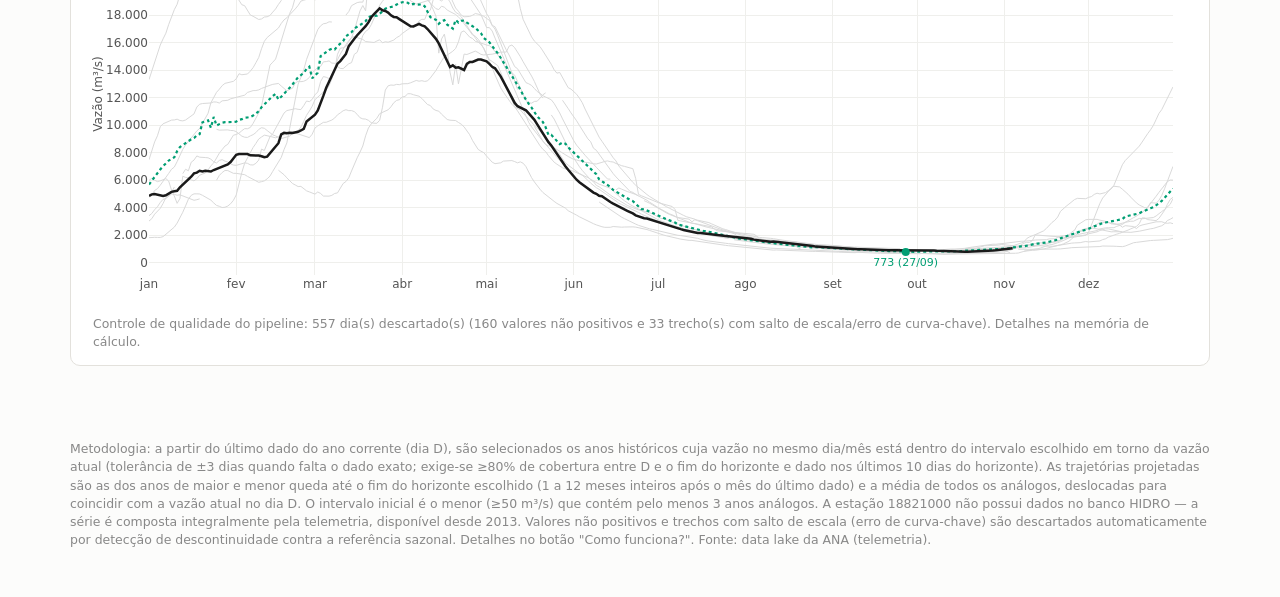
==== commit 025f3e4a: "Horizonte: padrão volta a ser o ano civil (jan–dez) e botão para restaurá-lo O painel abre no ano ci" ====
--- a/docs/index.html
+++ b/docs/index.html
@@ -4,7 +4,7 @@
   <meta charset="utf-8">
   <meta name="viewport" content="width=device-width, initial-scale=1">
   <title>Projeções de Vazão — UHE Belo Monte Montante</title>
-  <link rel="stylesheet" href="css/estilo.css?v=5">
+  <link rel="stylesheet" href="css/estilo.css?v=6">
   <script src="vendor/plotly.min.js"></script>
 </head>
 <body>
@@ -61,11 +61,12 @@
       </ol>
 
       <h3>O horizonte da projeção</h3>
-      <p>O seletor <strong>Horizonte da projeção</strong> define quantos meses inteiros são
-      projetados depois do mês do último dado, de 1 a 12 (padrão: 6). O mês do último dado não
-      entra na conta. O gráfico mostra sempre 12 meses inteiros, a partir do dia 1: com horizonte
-      de 6 meses, aparecem 6 meses observados, o mês corrente até o último dado e 6 meses
-      projetados. Quando o horizonte atravessa a virada do ano, cada ano análogo continua no ano
+      <p>Por padrão, o gráfico mostra o ano civil (jan–dez) e a projeção vai até 31/dez. O
+      seletor <strong>Horizonte da projeção</strong> permite projetar de 1 a 12 meses inteiros
+      depois do mês do último dado; o mês do último dado não entra na conta. Nesse caso, o
+      gráfico mostra 12 meses inteiros a partir do dia 1: com horizonte de 6 meses, aparecem 6
+      meses observados, o mês corrente até o último dado e 6 meses projetados. O botão
+      <strong>Voltar para jan–dez</strong> restaura o padrão. Quando o horizonte atravessa a virada do ano, cada ano análogo continua no ano
       seguinte a ele. O ano análogo cujo ano seguinte ainda não tem dados até o fim do horizonte
       sai do universo, com o motivo registrado na memória de cálculo; por isso horizontes longos
       podem reduzir o número de anos análogos.</p>
@@ -135,10 +136,10 @@
 
   <script src="vendor/jspdf.umd.min.js"></script>
   <script src="vendor/jspdf.plugin.autotable.min.js"></script>
-  <script src="js/analogia.js?v=8"></script>
-  <script src="js/grafico.js?v=8"></script>
-  <script src="js/graficos_extras.js?v=8"></script>
-  <script src="js/exportar_pdf.js?v=8"></script>
-  <script src="js/principal.js?v=8"></script>
+  <script src="js/analogia.js?v=9"></script>
+  <script src="js/grafico.js?v=9"></script>
+  <script src="js/graficos_extras.js?v=9"></script>
+  <script src="js/exportar_pdf.js?v=9"></script>
+  <script src="js/principal.js?v=9"></script>
 </body>
 </html>
--- a/docs/css/estilo.css
+++ b/docs/css/estilo.css
@@ -141,6 +141,18 @@
   background: var(--cartao);
 }
 .controles-referencia .ctl-fim-horizonte { color: var(--tinta-3); }
+.controles-referencia .botao-padrao {
+  font: inherit;
+  font-size: 0.82rem;
+  padding: 2px 10px;
+  border: 1px solid var(--acento);
+  border-radius: 6px;
+  background: var(--cartao);
+  color: var(--acento);
+  cursor: pointer;
+}
+.controles-referencia .botao-padrao:hover:enabled { background: var(--acento); color: #fff; }
+.controles-referencia .botao-padrao:disabled { border-color: var(--borda); color: var(--tinta-3); cursor: default; }
 .controles-referencia input.ctl-pc1 { border-color: var(--ponto-controle-1); color: var(--ponto-controle-1); }
 .controles-referencia input.ctl-pc2 { border-color: var(--ponto-controle-2); color: var(--ponto-controle-2); }
 .controles-referencia input.ctl-pc1::placeholder,
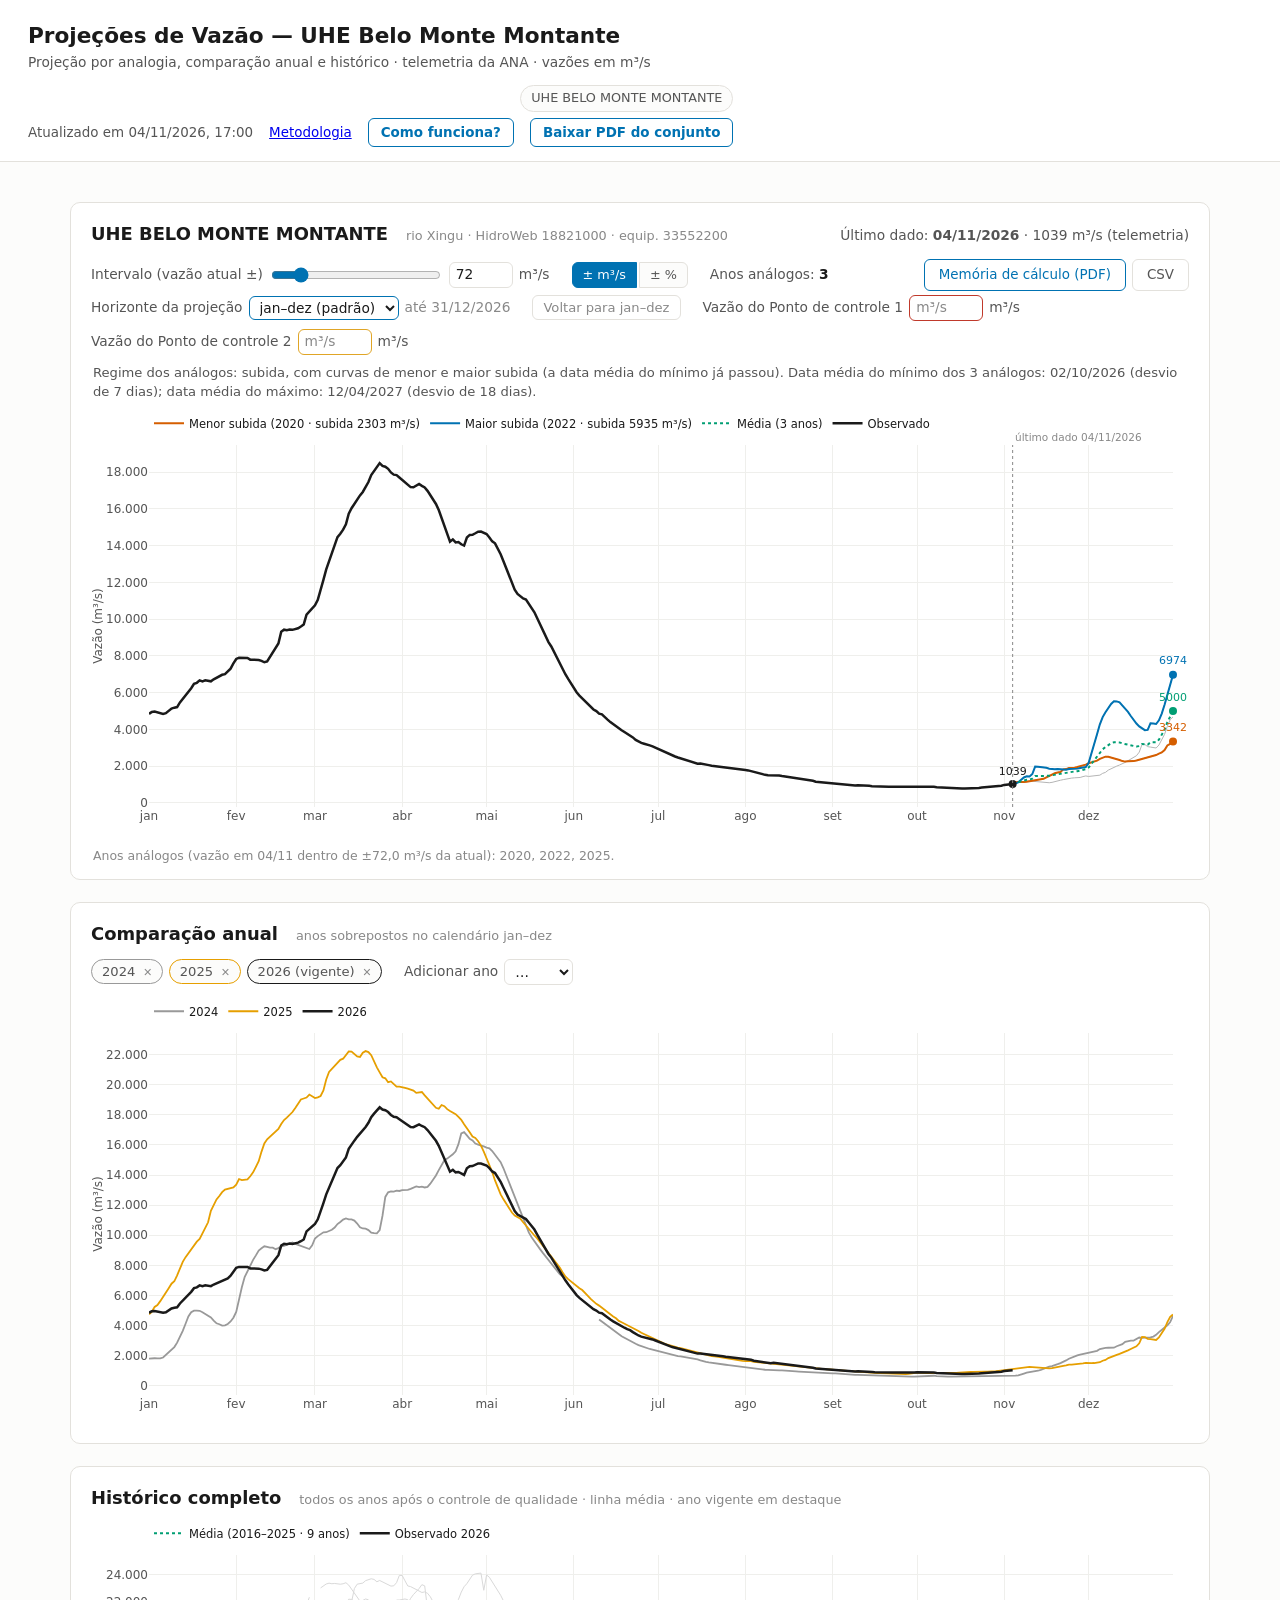
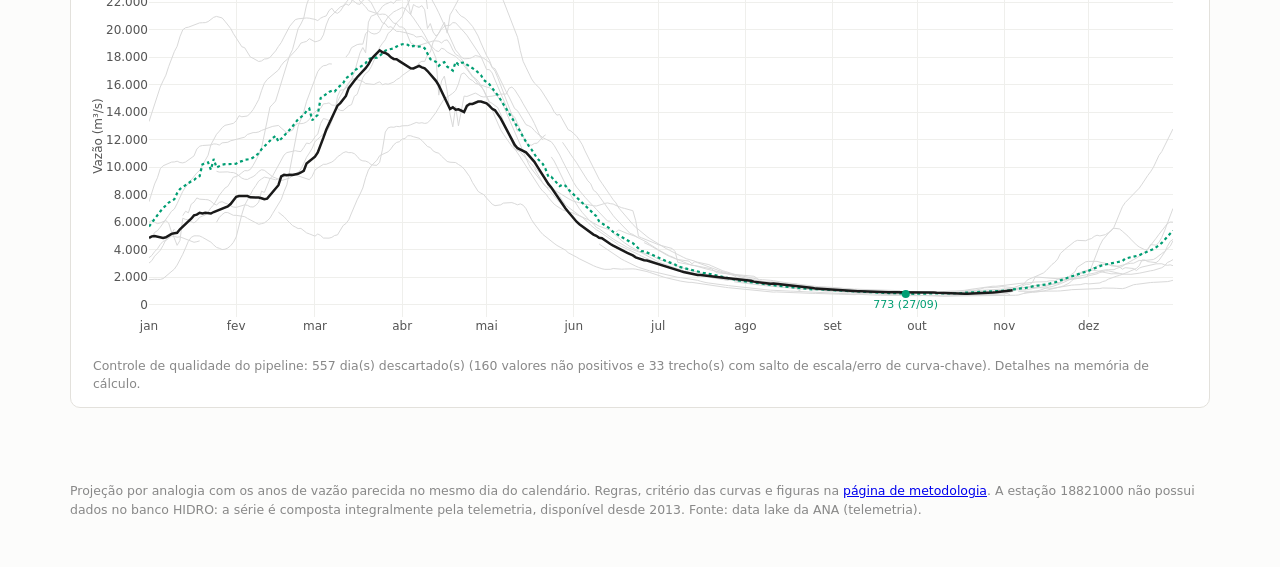
==== commit 61b34db2: "Curvas destacadas pelo regime dos análogos e página de metodologia - analogia.py/.js: o regime (desc" ====
--- a/docs/index.html
+++ b/docs/index.html
@@ -4,7 +4,7 @@
   <meta charset="utf-8">
   <meta name="viewport" content="width=device-width, initial-scale=1">
   <title>Projeções de Vazão — UHE Belo Monte Montante</title>
-  <link rel="stylesheet" href="css/estilo.css?v=6">
+  <link rel="stylesheet" href="css/estilo.css?v=8">
   <script src="vendor/plotly.min.js"></script>
 </head>
 <body>
@@ -17,6 +17,7 @@
       <nav id="nav-estacoes" class="nav-estacoes"></nav>
       <div class="topo-meta">
         <span id="carimbo">Carregando…</span>
+        <a href="metodologia.html" class="link-secundario">Metodologia</a>
         <button id="btn-ajuda" type="button" title="Como as projeções são calculadas">Como funciona?</button>
         <button id="btn-pdf-conjunto" type="button" disabled
                 title="PDF com o gráfico exatamente como está na tela (intervalos ajustados)">Baixar PDF do conjunto</button>
@@ -34,7 +35,7 @@
     <div class="ajuda-corpo">
       <h3>A ideia em uma frase</h3>
       <p>Olhamos como a vazão do rio se comportou, <strong>em anos passados parecidos com o atual</strong>,
-      daqui até o fim do horizonte escolhido, e mostramos o pior caso, o melhor caso e o caso médio.</p>
+      daqui até o fim do horizonte escolhido, e mostramos o caso mais baixo, o mais alto e o médio.</p>
 
       <h3>Passo a passo</h3>
       <ol>
@@ -43,22 +44,27 @@
         pontilhada).</li>
         <li><strong>Procurar anos parecidos.</strong> Voltamos ao histórico e perguntamos: em
         que anos, <em>neste mesmo dia do calendário</em>, o rio estava com vazão próxima da
-        atual? "Próxima" significa dentro do <strong>Intervalo</strong> que você controla —
-        por exemplo, ±50 m³/s quer dizer até 50 m³/s acima ou abaixo da vazão atual. Esses são os
+        atual? "Próxima" significa dentro do <strong>Intervalo</strong> que você controla.
+        Por exemplo, ±50 m³/s quer dizer até 50 m³/s acima ou abaixo da vazão atual. Esses são os
         <strong>anos análogos</strong> (listados abaixo de cada gráfico).</li>
         <li><strong>Ver o que aconteceu depois.</strong> Para cada ano análogo, pegamos a
-        trajetória da vazão daquele dia até o fim do horizonte e medimos a queda até o mínimo. Essas
-        trajetórias aparecem em cinza-claro, deslocadas para começar exatamente na vazão atual
-        — assim todas partem do mesmo ponto e ficam comparáveis.</li>
-        <li><strong>As três curvas.</strong>
-          <span class="cor-maior">■</span> <strong>Maior queda</strong>: o ano análogo em que o
-          rio mais desceu (cenário mais severo).
-          <span class="cor-menor">■</span> <strong>Menor queda</strong>: o ano em que menos
-          desceu (cenário mais favorável).
+        trajetória da vazão daquele dia até o fim do horizonte e medimos a queda até o mínimo e a
+        subida até o máximo. Essas trajetórias aparecem em cinza-claro, deslocadas para começar
+        exatamente na vazão atual, para que todas partam do mesmo ponto e fiquem comparáveis.</li>
+        <li><strong>Descida ou subida.</strong> Pelas datas médias do mínimo e do máximo dos anos
+        análogos, o painel decide se o conjunto ainda desce rumo ao mínimo ou já sobe rumo ao
+        máximo. O regime aparece escrito acima do gráfico.</li>
+        <li><strong>As três curvas.</strong> Na descida,
+          <span class="cor-maior">■</span> <strong>Maior queda</strong> (cenário mais severo) e
+          <span class="cor-menor">■</span> <strong>Menor queda</strong> (mais favorável). Na subida,
+          <span class="cor-maior">■</span> <strong>Menor subida</strong> e
+          <span class="cor-menor">■</span> <strong>Maior subida</strong>.
           <span class="cor-media">■</span> <strong>Média</strong> (pontilhada): a média, dia a
-          dia, de todos os anos análogos. Os pontos coloridos marcam o mínimo de cada curva,
-          com o valor em m³/s.</li>
+          dia, de todos os anos análogos. Os pontos coloridos marcam o mínimo de cada curva na
+          descida e o máximo na subida, com o valor em m³/s.</li>
       </ol>
+      <p>A <a href="metodologia.html" class="link-secundario">página de metodologia</a> explica
+      cada passo com figuras.</p>
 
       <h3>O horizonte da projeção</h3>
       <p>Por padrão, o gráfico mostra o ano civil (jan–dez) e a projeção vai até 31/dez. O
@@ -71,11 +77,11 @@
       sai do universo, com o motivo registrado na memória de cálculo; por isso horizontes longos
       podem reduzir o número de anos análogos.</p>
 
-      <h3>O Intervalo — e por que ele importa</h3>
+      <h3>O Intervalo e por que ele importa</h3>
       <p>Intervalo pequeno = anos muito parecidos com o atual, porém poucos; intervalo grande =
       mais anos, porém menos parecidos. O gráfico abre com o menor intervalo (a partir de
-      ±50 m³/s) que garante <strong>pelo menos 3 anos análogos</strong>. Você pode ajustá-lo em
-      m³/s ou em % da vazão atual — ao trocar a unidade, o valor é convertido, sem mudar a seleção.
+      ±50 m³/s) que reúne <strong>pelo menos 3 anos análogos</strong>. Você pode ajustá-lo em
+      m³/s ou em % da vazão atual. Ao trocar a unidade, o valor é convertido, sem mudar a seleção.
       Mexa no controle e veja a sensibilidade: o número de anos análogos e as curvas se
       atualizam na hora.</p>
 
@@ -87,17 +93,17 @@
         menos 80% dos dias com dado até o fim do horizonte e alguma medição nos últimos 10 dias
         do horizonte.</li>
         <li>Cada dia usa a melhor fonte disponível: dado consistido do HIDRO &gt; dado bruto &gt;
-        telemetria. Esta estação não possui dados no HIDRO — a série é 100% telemetria
+        telemetria. Esta estação não possui dados no HIDRO: a série é 100% telemetria
         (desde 2013).</li>
         <li><strong>Controle de qualidade automático:</strong> valores não positivos e trechos
-        com salto de escala (erro de curva-chave — ex.: 2018 inteiro ~85× acima do padrão)
+        com salto de escala (erro de curva-chave, como 2018 inteiro cerca de 85 vezes acima do padrão)
         são detectados por descontinuidade e descartados. Secas extremas reais, que evoluem
         de forma contínua, são preservadas. Os trechos descartados estão listados na memória
         de cálculo.</li>
       </ul>
 
       <h3>Como ler (e como não ler)</h3>
-      <p>Isto <strong>não é uma previsão meteorológica</strong>: é uma projeção por analogia —
+      <p>Isto <strong>não é uma previsão meteorológica</strong>. É uma projeção por analogia:
       "se este ano se comportar como os anos parecidos, a vazão deve ficar entre a curva laranja
       e a azul, com a pontilhada como referência central". Chuvas fora do padrão histórico podem
       levar o rio para fora dessa faixa. Atenção ao universo: esta estação tem dados
@@ -111,35 +117,27 @@
       em verde pontilhado e o ano vigente em preto.</p>
 
       <h3>Exportações</h3>
-      <p>O PDF do conjunto, a memória de cálculo (PDF) e o CSV são gerados na hora, refletindo
-      exatamente o que está na tela — incluindo o intervalo que você ajustou. A memória de
+      <p>O PDF do conjunto, a memória de cálculo (PDF) e o CSV são gerados na hora e
+      reproduzem o que está na tela, inclusive o intervalo que você ajustou. A memória de
       cálculo lista todos os anos candidatos com o motivo de cada inclusão ou exclusão, para
       auditoria completa.</p>
     </div>
   </dialog>
 
   <footer class="rodape">
-    <p>Metodologia: a partir do último dado do ano corrente (dia D), são selecionados os anos
-    históricos cuja vazão no mesmo dia/mês está dentro do intervalo escolhido em torno da
-    vazão atual (tolerância de ±3 dias quando falta o dado exato; exige-se ≥80% de cobertura
-    entre D e o fim do horizonte e dado nos últimos 10 dias do horizonte). As trajetórias
-    projetadas são as dos anos de maior e menor queda até o fim do horizonte escolhido (1 a 12
-    meses inteiros após o mês do último dado) e a média de todos os análogos, deslocadas para
-    coincidir com a vazão atual no dia D. O intervalo inicial é o menor (≥50 m³/s) que contém
-    pelo menos 3 anos análogos. A estação 18821000 não possui dados no banco HIDRO — a série
-    é composta integralmente pela telemetria, disponível desde 2013. Valores não positivos e
-    trechos com salto de escala (erro de curva-chave) são descartados automaticamente por
-    detecção de descontinuidade contra a referência sazonal.
-    Detalhes no botão "Como funciona?".
+    <p>Projeção por analogia com os anos de vazão parecida no mesmo dia do calendário. Regras,
+    critério das curvas e figuras na <a href="metodologia.html" class="link-secundario">página de
+    metodologia</a>. A estação 18821000 não possui dados no banco HIDRO: a série é composta
+    integralmente pela telemetria, disponível desde 2013.
     Fonte: data lake da ANA (telemetria).</p>
   </footer>
 
   <script src="vendor/jspdf.umd.min.js"></script>
   <script src="vendor/jspdf.plugin.autotable.min.js"></script>
-  <script src="js/analogia.js?v=9"></script>
-  <script src="js/grafico.js?v=9"></script>
-  <script src="js/graficos_extras.js?v=9"></script>
-  <script src="js/exportar_pdf.js?v=9"></script>
-  <script src="js/principal.js?v=9"></script>
+  <script src="js/analogia.js?v=12"></script>
+  <script src="js/grafico.js?v=12"></script>
+  <script src="js/graficos_extras.js?v=12"></script>
+  <script src="js/exportar_pdf.js?v=12"></script>
+  <script src="js/principal.js?v=12"></script>
 </body>
 </html>
--- a/docs/css/estilo.css
+++ b/docs/css/estilo.css
@@ -184,6 +184,9 @@
 }
 .aviso:empty { display: none; }
 
+.regime { color: var(--tinta-2, #555); font-size: 0.82rem; margin: 8px 2px 0; }
+.regime:empty { display: none; }
+
 .grafico { width: 100%; height: 440px; }
 
 .estacao-rodape { color: var(--tinta-3); font-size: 0.78rem; margin: 6px 2px 0; }
@@ -266,3 +269,17 @@
   color: var(--tinta);
   background: var(--cartao);
 }
+
+/* página de metodologia */
+.metodologia { max-width: 920px; margin: 0 auto; padding: 8px 20px 40px; line-height: 1.6; font-size: 0.95rem; }
+.metodologia h2 { font-size: 1.15rem; margin: 30px 0 8px; padding-top: 14px; border-top: 1px solid var(--borda); }
+.metodologia h2:first-of-type { border-top: none; padding-top: 0; }
+.metodologia h3 { font-size: 1rem; margin: 18px 0 6px; }
+.metodologia ol, .metodologia ul { padding-left: 22px; }
+.metodologia li { margin-bottom: 6px; }
+.metodologia figure { margin: 16px 0 22px; }
+.metodologia figure img { width: 100%; height: auto; border: 1px solid var(--borda); border-radius: 8px; background: #fff; }
+.metodologia figcaption { color: var(--tinta-2); font-size: 0.85rem; margin-top: 6px; }
+.metodologia .indice { background: #f4f3ef; border: 1px solid var(--borda); border-radius: 8px; padding: 10px 16px; font-size: 0.9rem; }
+.metodologia .indice ol { margin: 4px 0; }
+.metodologia code { font-size: 0.88em; }
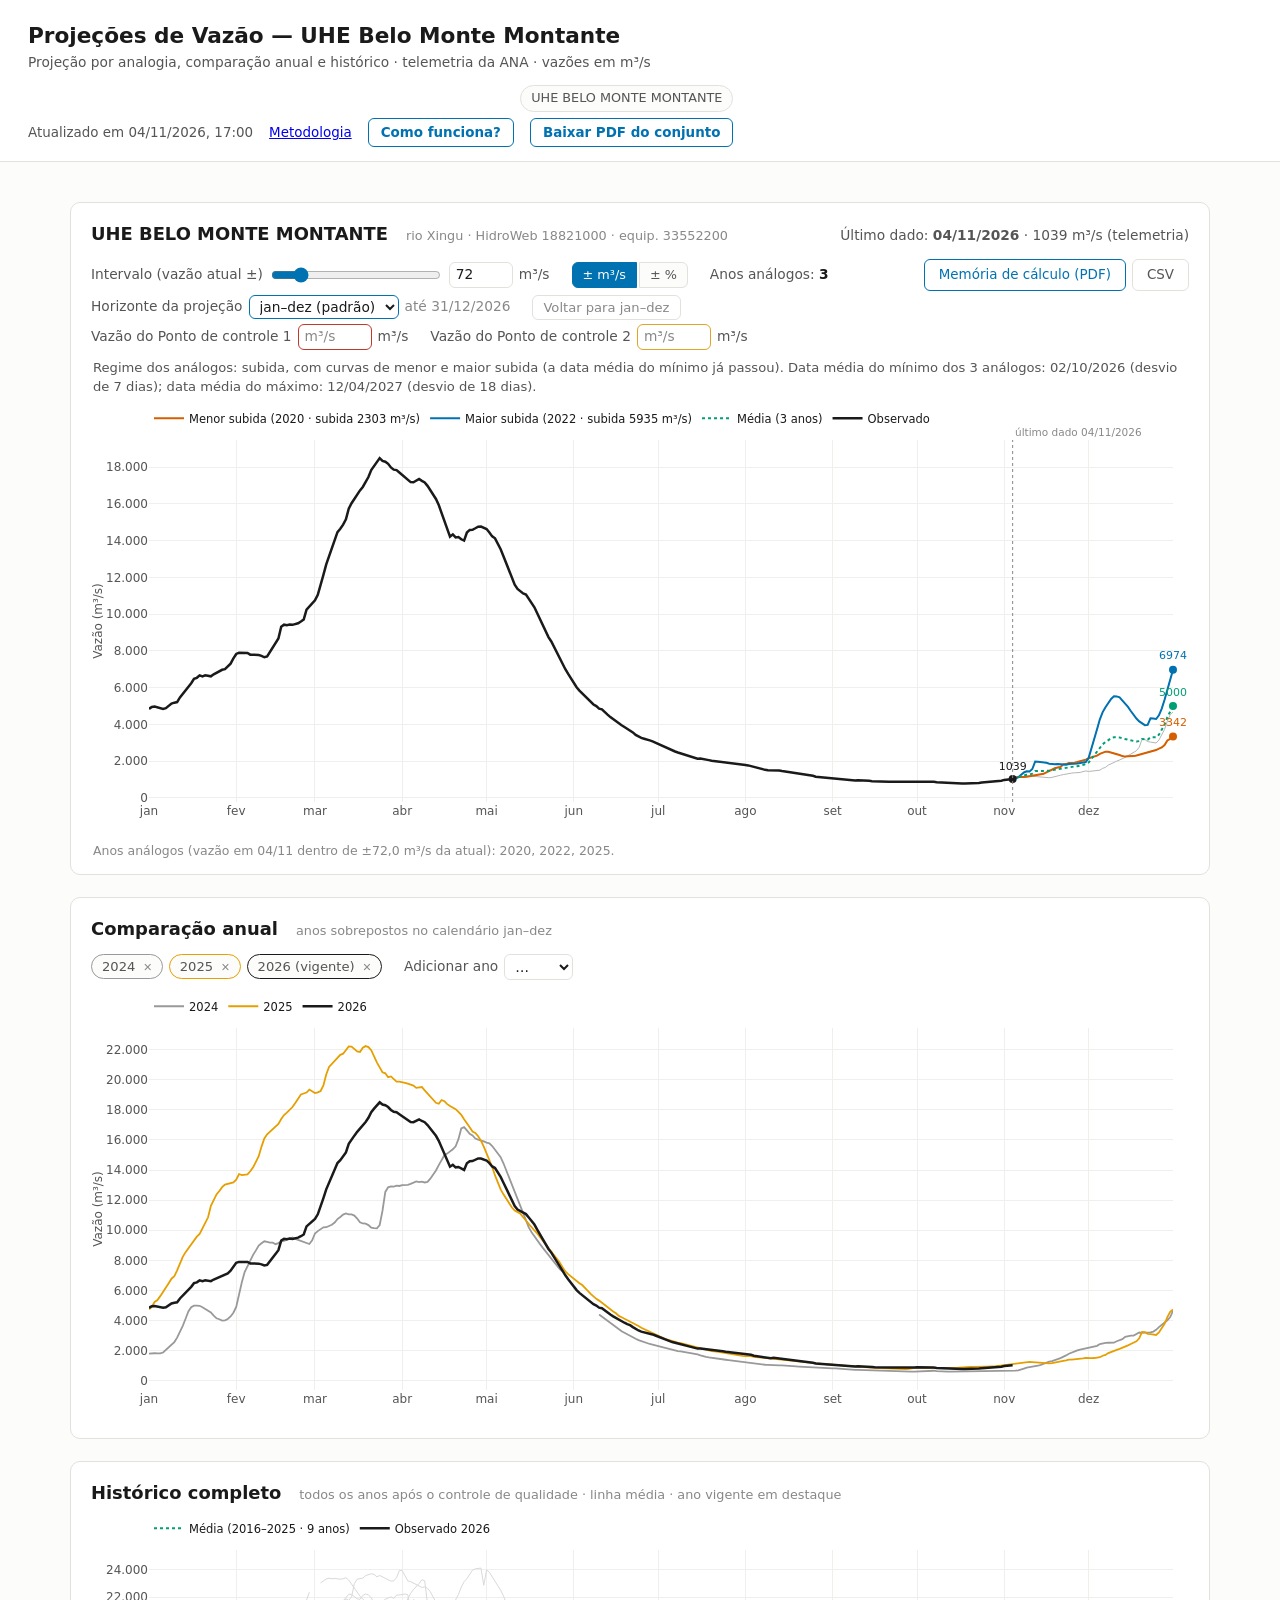
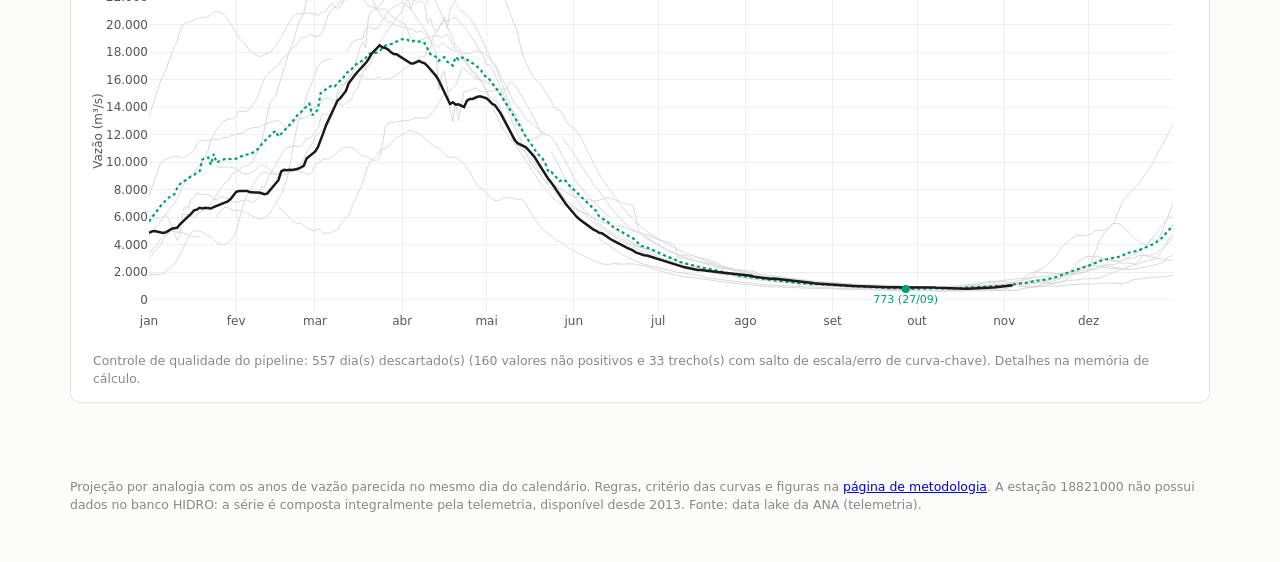
==== commit 82720d41: "Controles: horizonte numa linha e pontos de controle na linha seguinte O seletor de horizonte, a dat" ====
--- a/docs/index.html
+++ b/docs/index.html
@@ -134,10 +134,10 @@
 
   <script src="vendor/jspdf.umd.min.js"></script>
   <script src="vendor/jspdf.plugin.autotable.min.js"></script>
-  <script src="js/analogia.js?v=12"></script>
-  <script src="js/grafico.js?v=12"></script>
-  <script src="js/graficos_extras.js?v=12"></script>
-  <script src="js/exportar_pdf.js?v=12"></script>
-  <script src="js/principal.js?v=12"></script>
+  <script src="js/analogia.js?v=13"></script>
+  <script src="js/grafico.js?v=13"></script>
+  <script src="js/graficos_extras.js?v=13"></script>
+  <script src="js/exportar_pdf.js?v=13"></script>
+  <script src="js/principal.js?v=13"></script>
 </body>
 </html>
